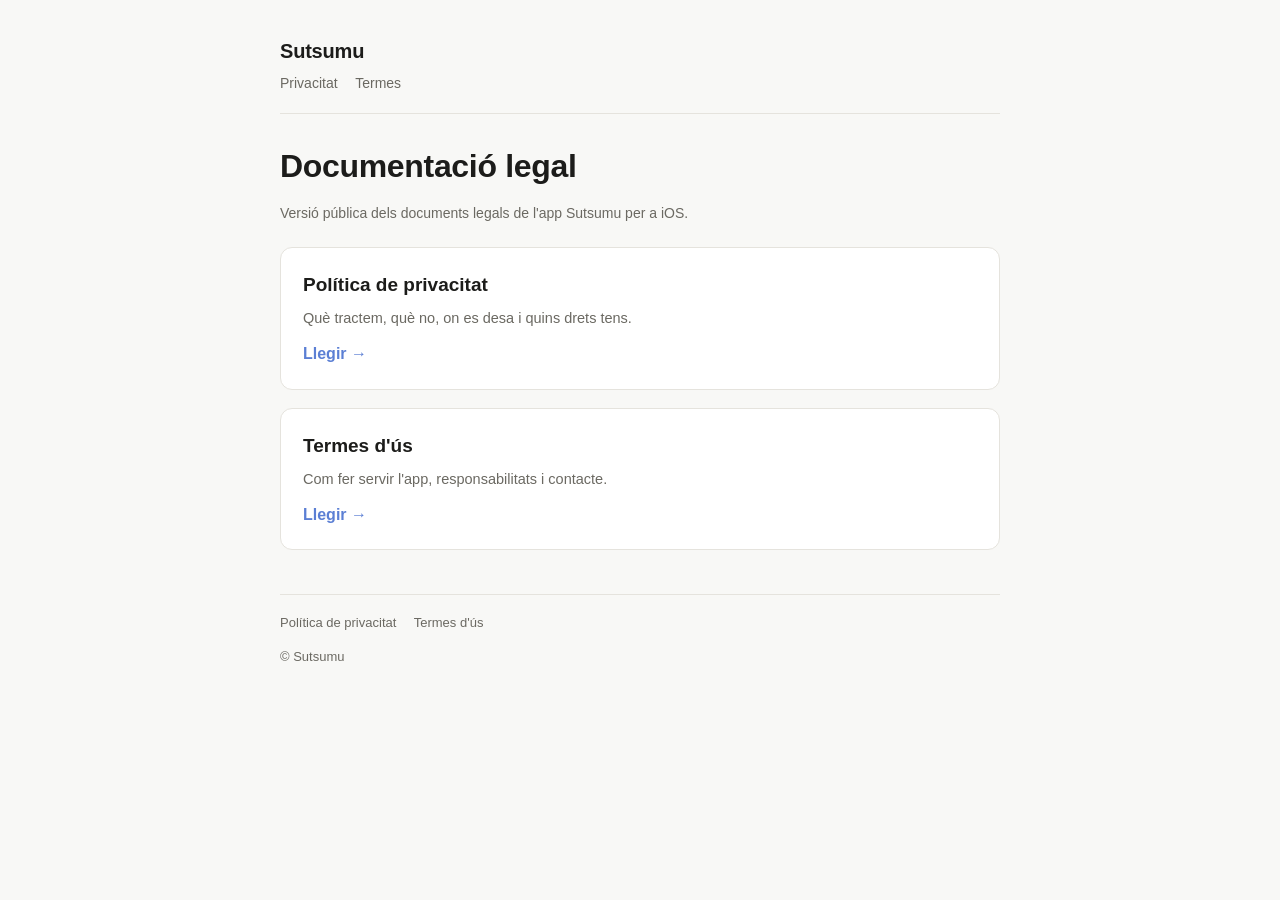
==== index.html @ 5fbfde20 "Lloc legal públic de Sutsumu (privacitat, termes, AASA) Pàgines estàtiques servides a sutsumu.com vi" ====
<!DOCTYPE html>
<html lang="ca">
<head>
  <meta charset="utf-8">
  <meta name="viewport" content="width=device-width, initial-scale=1">
  <title>Sutsumu — Documentació legal</title>
  <meta name="description" content="Documentació legal de Sutsumu: política de privacitat i termes d'ús.">
  <meta name="robots" content="index, follow">
  <link rel="stylesheet" href="./styles.css">
</head>
<body>
  <div class="container">
    <header>
      <a href="./" class="brand">Sutsumu</a>
      <nav>
        <a href="./privacy/">Privacitat</a>
        <a href="./terms/">Termes</a>
      </nav>
    </header>
    <main>
      <h1>Documentació legal</h1>
      <p class="subtitle">Versió pública dels documents legals de l'app Sutsumu per a iOS.</p>

      <div class="landing-card">
        <h2>Política de privacitat</h2>
        <p>Què tractem, què no, on es desa i quins drets tens.</p>
        <a class="cta" href="./privacy/">Llegir →</a>
      </div>

      <div class="landing-card">
        <h2>Termes d'ús</h2>
        <p>Com fer servir l'app, responsabilitats i contacte.</p>
        <a class="cta" href="./terms/">Llegir →</a>
      </div>
    </main>
    <footer>
      <nav>
        <a href="./privacy/">Política de privacitat</a>
        <a href="./terms/">Termes d'ús</a>
      </nav>
      <p>© Sutsumu</p>
    </footer>
  </div>
</body>
</html>
---- styles.css ----
/* Sutsumu — pàgines legals
 *
 * CSS minimal, sense dependències externes ni fonts remotes.
 * Mobile-first amb un breakpoint únic per a pantalla mitjana.
 * Coherent visualment amb el to sobri de l'app.
 */

:root {
  color-scheme: light dark;

  /* Light theme */
  --bg: #f8f8f6;
  --surface: #ffffff;
  --border: #e5e3dd;
  --ink: #1c1c1a;
  --muted: #6b6962;
  --accent: #5b7fd4;
  --code-bg: #f0eee8;
  --warn-bg: #fff7e0;
  --warn-border: #e6c570;
  --warn-ink: #6b5410;
}

@media (prefers-color-scheme: dark) {
  :root {
    --bg: #1a1a18;
    --surface: #222220;
    --border: #2e2e2b;
    --ink: #ececea;
    --muted: #9a9893;
    --accent: #8caaf4;
    --code-bg: #2a2a27;
    --warn-bg: #2f2716;
    --warn-border: #6b5410;
    --warn-ink: #f0d68a;
  }
}

* { box-sizing: border-box; }

html, body {
  margin: 0;
  padding: 0;
  background: var(--bg);
  color: var(--ink);
  font-family: -apple-system, BlinkMacSystemFont, "SF Pro Text", "Helvetica Neue", Arial, sans-serif;
  font-size: 16px;
  line-height: 1.55;
  -webkit-text-size-adjust: 100%;
}

body {
  padding: 24px 18px 48px;
}

.container {
  max-width: 720px;
  margin: 0 auto;
}

header {
  border-bottom: 1px solid var(--border);
  padding-bottom: 18px;
  margin-bottom: 28px;
}

header a.brand {
  display: inline-block;
  font-weight: 700;
  font-size: 20px;
  color: var(--ink);
  text-decoration: none;
  letter-spacing: -0.01em;
}

header nav {
  margin-top: 6px;
  font-size: 14px;
  color: var(--muted);
}

header nav a {
  color: var(--muted);
  text-decoration: none;
  margin-right: 14px;
}

header nav a:hover { color: var(--accent); }

main h1 {
  font-size: 28px;
  font-weight: 700;
  letter-spacing: -0.01em;
  margin: 0 0 12px;
}

main h2 {
  font-size: 19px;
  font-weight: 600;
  margin: 32px 0 10px;
}

main h3 {
  font-size: 16px;
  font-weight: 600;
  margin: 22px 0 8px;
}

main p { margin: 0 0 14px; }

main a {
  color: var(--accent);
  text-decoration: underline;
  text-underline-offset: 2px;
}

main ul, main ol {
  padding-left: 22px;
  margin: 0 0 14px;
}

main li { margin-bottom: 4px; }

main code {
  background: var(--code-bg);
  color: var(--ink);
  padding: 1px 5px;
  border-radius: 4px;
  font-family: "SF Mono", Menlo, Consolas, monospace;
  font-size: 13.5px;
}

main table {
  width: 100%;
  border-collapse: collapse;
  margin: 0 0 18px;
  font-size: 14.5px;
}

main th, main td {
  border: 1px solid var(--border);
  padding: 8px 10px;
  text-align: left;
  vertical-align: top;
}

main th {
  background: var(--code-bg);
  font-weight: 600;
}

.subtitle {
  color: var(--muted);
  font-size: 14px;
  margin: 0 0 22px;
}

.pending {
  background: var(--warn-bg);
  border-left: 3px solid var(--warn-border);
  color: var(--warn-ink);
  padding: 10px 14px;
  border-radius: 4px;
  font-size: 14px;
  margin: 18px 0;
}

blockquote {
  border-left: 3px solid var(--border);
  margin: 18px 0;
  padding: 6px 14px;
  color: var(--muted);
  font-size: 14.5px;
}

footer {
  border-top: 1px solid var(--border);
  margin-top: 44px;
  padding-top: 18px;
  font-size: 13px;
  color: var(--muted);
}

footer a {
  color: var(--muted);
  text-decoration: none;
  margin-right: 14px;
}

footer a:hover { color: var(--accent); }

/* Landing-specific */
.landing-card {
  background: var(--surface);
  border: 1px solid var(--border);
  border-radius: 12px;
  padding: 22px;
  margin: 18px 0;
}

.landing-card h2 {
  margin: 0 0 8px;
}

.landing-card p {
  color: var(--muted);
  font-size: 14.5px;
  margin: 0 0 12px;
}

.landing-card a.cta {
  display: inline-block;
  color: var(--accent);
  font-weight: 600;
  text-decoration: none;
}

.landing-card a.cta:hover { text-decoration: underline; }

@media (min-width: 720px) {
  body { padding: 36px 24px 60px; }
  main h1 { font-size: 32px; }
}
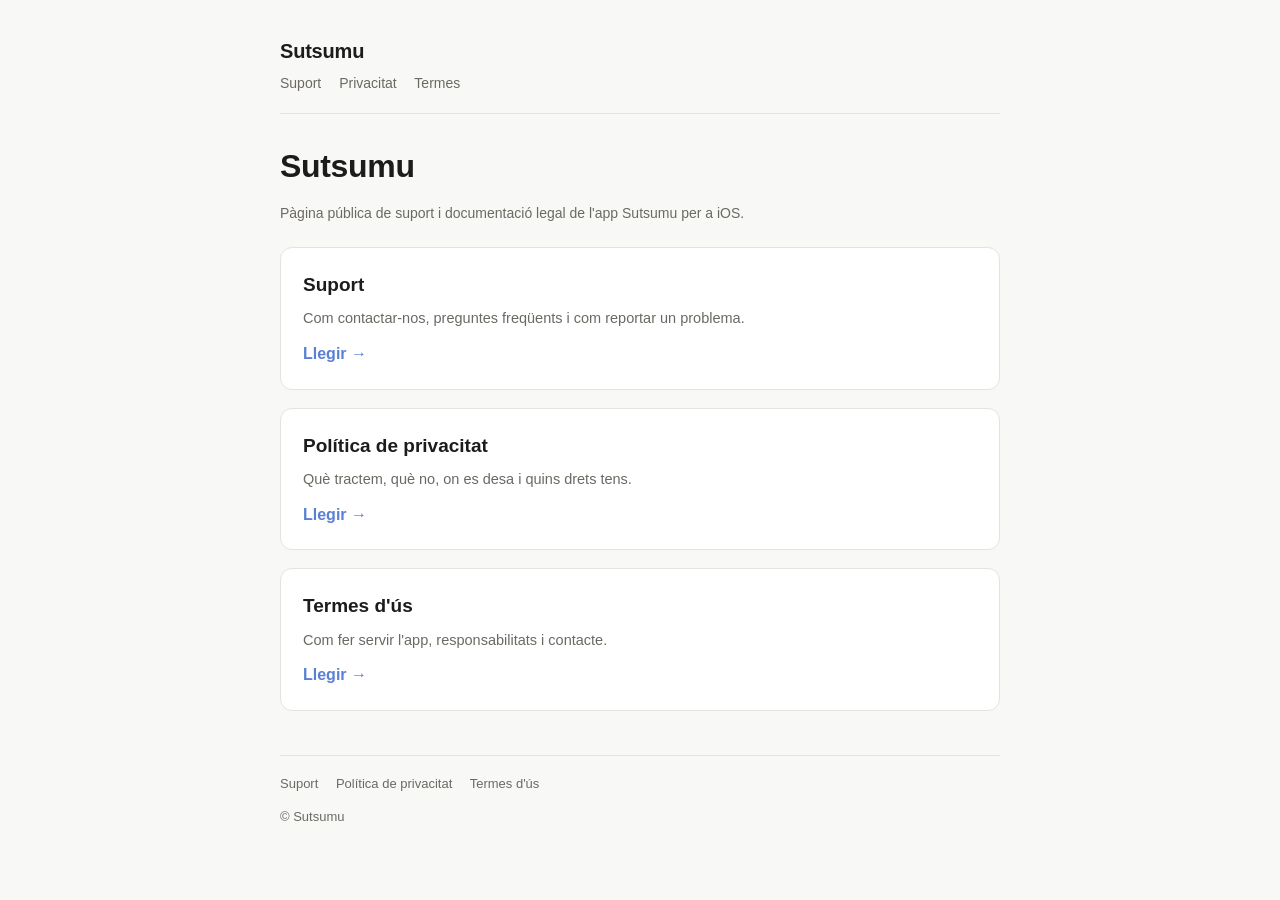
==== commit e948b313: "Afegir pàgina pública de suport per a l'App Store Apple ha demanat, com a part de la revisió de la v" ====
--- a/index.html
+++ b/index.html
@@ -13,13 +13,20 @@
     <header>
       <a href="./" class="brand">Sutsumu</a>
       <nav>
+        <a href="./support/">Suport</a>
         <a href="./privacy/">Privacitat</a>
         <a href="./terms/">Termes</a>
       </nav>
     </header>
     <main>
-      <h1>Documentació legal</h1>
-      <p class="subtitle">Versió pública dels documents legals de l'app Sutsumu per a iOS.</p>
+      <h1>Sutsumu</h1>
+      <p class="subtitle">Pàgina pública de suport i documentació legal de l'app Sutsumu per a iOS.</p>
+
+      <div class="landing-card">
+        <h2>Suport</h2>
+        <p>Com contactar-nos, preguntes freqüents i com reportar un problema.</p>
+        <a class="cta" href="./support/">Llegir →</a>
+      </div>
 
       <div class="landing-card">
         <h2>Política de privacitat</h2>
@@ -35,6 +42,7 @@
     </main>
     <footer>
       <nav>
+        <a href="./support/">Suport</a>
         <a href="./privacy/">Política de privacitat</a>
         <a href="./terms/">Termes d'ús</a>
       </nav>
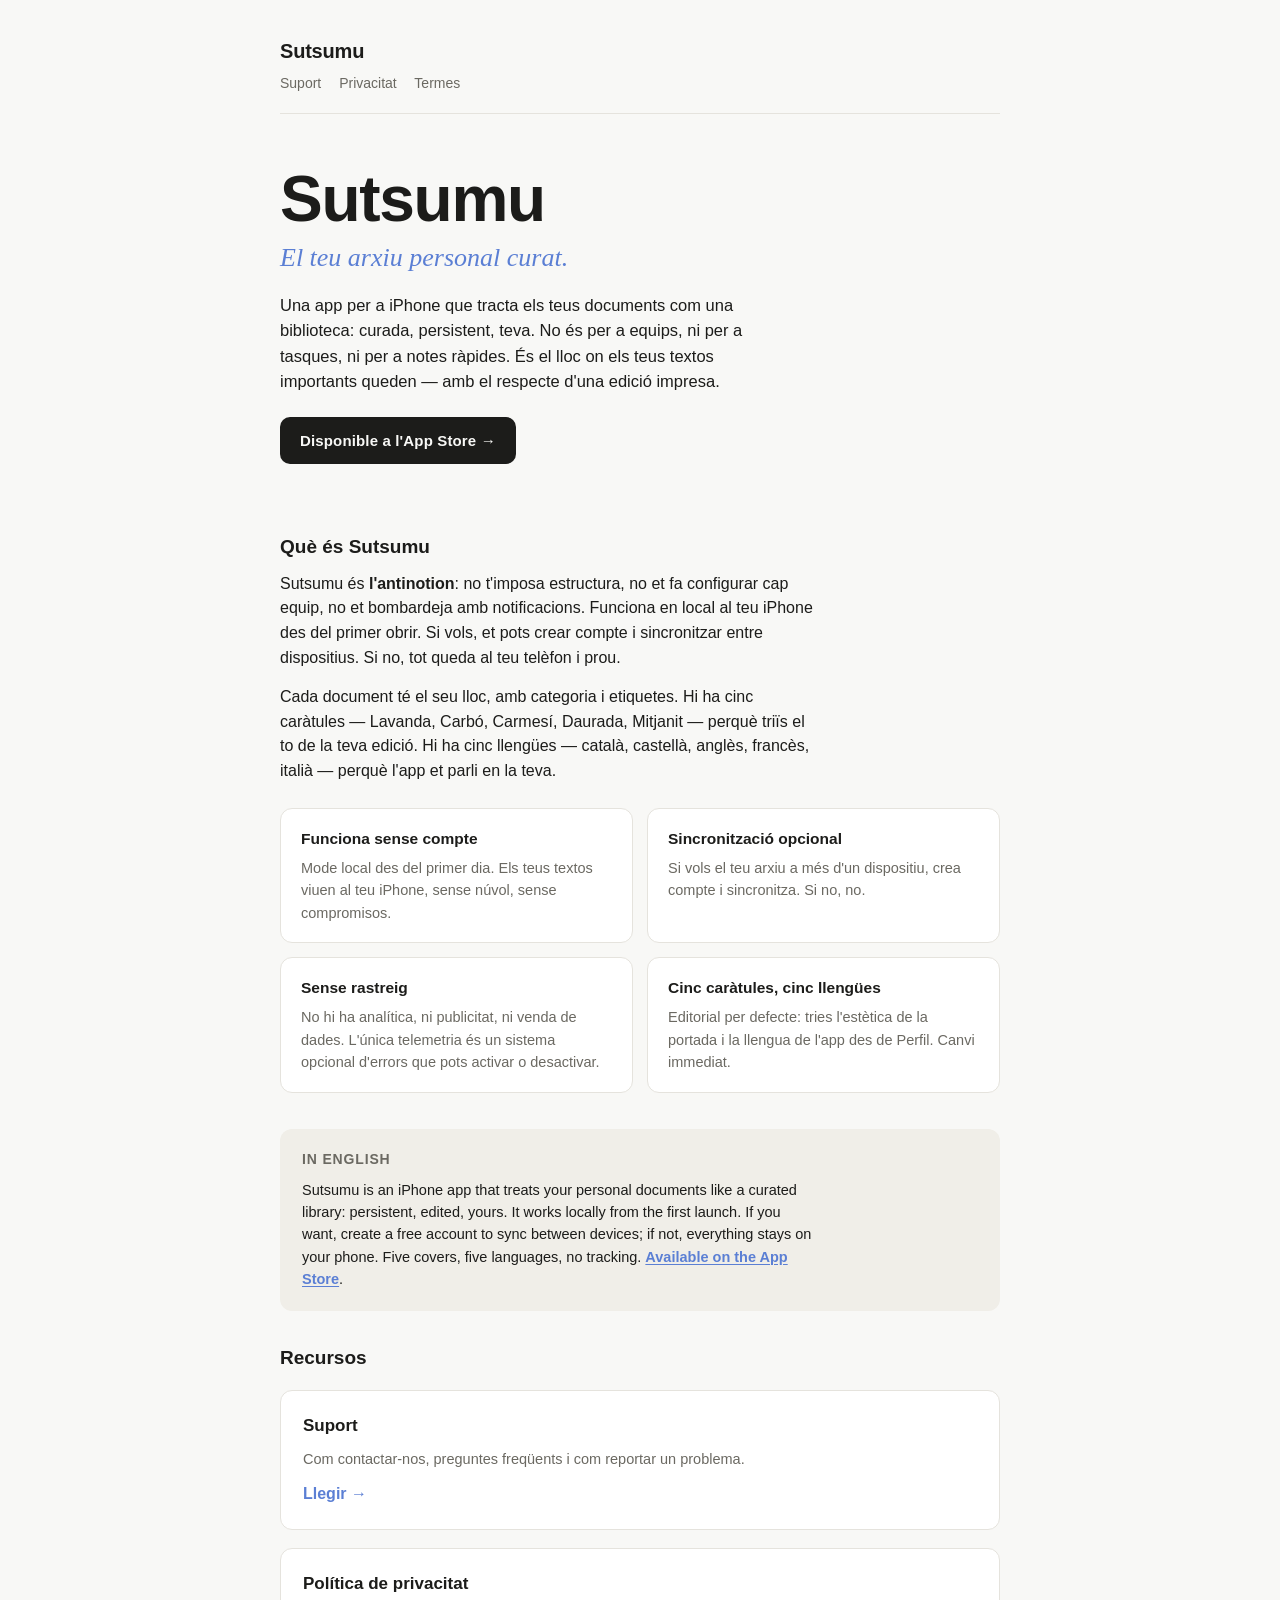
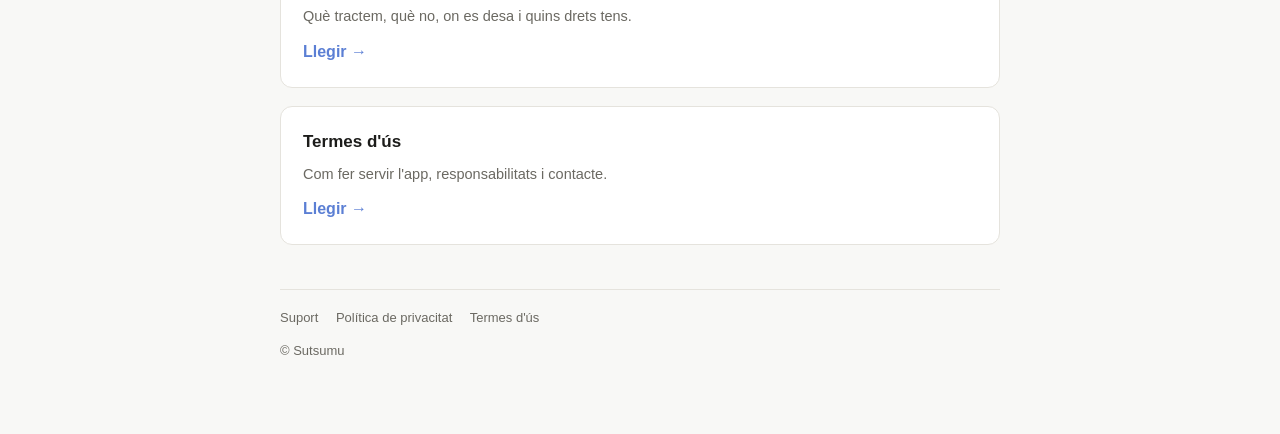
==== commit 84c7df97: "Substituir landing legal per pàgina de producte real La home de sutsumu.com mostrava 'Documentació l" ====
--- a/index.html
+++ b/index.html
@@ -3,9 +3,13 @@
 <head>
   <meta charset="utf-8">
   <meta name="viewport" content="width=device-width, initial-scale=1">
-  <title>Sutsumu — Documentació legal</title>
-  <meta name="description" content="Documentació legal de Sutsumu: política de privacitat i termes d'ús.">
+  <title>Sutsumu — El teu arxiu personal curat</title>
+  <meta name="description" content="Sutsumu és una app per a iPhone que funciona com un arxiu personal: cura i conserva els teus documents amb la pulcritud d'una biblioteca pròpia.">
   <meta name="robots" content="index, follow">
+  <meta property="og:title" content="Sutsumu — El teu arxiu personal curat">
+  <meta property="og:description" content="Una app per a iPhone que tracta els teus documents com una biblioteca: curada, persistent, teva.">
+  <meta property="og:url" content="https://sutsumu.com/">
+  <meta property="og:type" content="website">
   <link rel="stylesheet" href="./styles.css">
 </head>
 <body>
@@ -19,26 +23,86 @@
       </nav>
     </header>
     <main>
-      <h1>Sutsumu</h1>
-      <p class="subtitle">Pàgina pública de suport i documentació legal de l'app Sutsumu per a iOS.</p>
+      <section class="hero">
+        <h1>Sutsumu</h1>
+        <p class="lead">El teu arxiu personal curat.</p>
+        <p class="hero-pitch">
+          Una app per a iPhone que tracta els teus documents com una biblioteca:
+          curada, persistent, teva. No és per a equips, ni per a tasques, ni per a notes
+          ràpides. És el lloc on els teus textos importants queden — amb el respecte
+          d'una edició impresa.
+        </p>
+        <p class="hero-cta">
+          <a class="appstore-btn" href="https://apps.apple.com/app/sutsumu/id6776719183" rel="noopener">
+            Disponible a l'App Store →
+          </a>
+        </p>
+      </section>
 
-      <div class="landing-card">
-        <h2>Suport</h2>
-        <p>Com contactar-nos, preguntes freqüents i com reportar un problema.</p>
-        <a class="cta" href="./support/">Llegir →</a>
-      </div>
+      <section class="pitch">
+        <h2>Què és Sutsumu</h2>
+        <p>
+          Sutsumu és <strong>l'antinotion</strong>: no t'imposa estructura, no et fa
+          configurar cap equip, no et bombardeja amb notificacions. Funciona en local
+          al teu iPhone des del primer obrir. Si vols, et pots crear compte i
+          sincronitzar entre dispositius. Si no, tot queda al teu telèfon i prou.
+        </p>
+        <p>
+          Cada document té el seu lloc, amb categoria i etiquetes. Hi ha cinc
+          caràtules — Lavanda, Carbó, Carmesí, Daurada, Mitjanit — perquè triïs el to
+          de la teva edició. Hi ha cinc llengües — català, castellà, anglès, francès,
+          italià — perquè l'app et parli en la teva.
+        </p>
+      </section>
 
-      <div class="landing-card">
-        <h2>Política de privacitat</h2>
-        <p>Què tractem, què no, on es desa i quins drets tens.</p>
-        <a class="cta" href="./privacy/">Llegir →</a>
-      </div>
+      <section class="highlights">
+        <div class="highlight-card">
+          <h3>Funciona sense compte</h3>
+          <p>Mode local des del primer dia. Els teus textos viuen al teu iPhone, sense núvol, sense compromisos.</p>
+        </div>
+        <div class="highlight-card">
+          <h3>Sincronització opcional</h3>
+          <p>Si vols el teu arxiu a més d'un dispositiu, crea compte i sincronitza. Si no, no.</p>
+        </div>
+        <div class="highlight-card">
+          <h3>Sense rastreig</h3>
+          <p>No hi ha analítica, ni publicitat, ni venda de dades. L'única telemetria és un sistema opcional d'errors que pots activar o desactivar.</p>
+        </div>
+        <div class="highlight-card">
+          <h3>Cinc caràtules, cinc llengües</h3>
+          <p>Editorial per defecte: tries l'estètica de la portada i la llengua de l'app des de Perfil. Canvi immediat.</p>
+        </div>
+      </section>
 
-      <div class="landing-card">
-        <h2>Termes d'ús</h2>
-        <p>Com fer servir l'app, responsabilitats i contacte.</p>
-        <a class="cta" href="./terms/">Llegir →</a>
-      </div>
+      <section class="english">
+        <h2>In English</h2>
+        <p>
+          Sutsumu is an iPhone app that treats your personal documents like a curated
+          library: persistent, edited, yours. It works locally from the first launch.
+          If you want, create a free account to sync between devices; if not, everything
+          stays on your phone. Five covers, five languages, no tracking.
+          <a href="https://apps.apple.com/app/sutsumu/id6776719183" rel="noopener">Available on the App Store</a>.
+        </p>
+      </section>
+
+      <section class="resources">
+        <h2>Recursos</h2>
+        <div class="landing-card">
+          <h3>Suport</h3>
+          <p>Com contactar-nos, preguntes freqüents i com reportar un problema.</p>
+          <a class="cta" href="./support/">Llegir →</a>
+        </div>
+        <div class="landing-card">
+          <h3>Política de privacitat</h3>
+          <p>Què tractem, què no, on es desa i quins drets tens.</p>
+          <a class="cta" href="./privacy/">Llegir →</a>
+        </div>
+        <div class="landing-card">
+          <h3>Termes d'ús</h3>
+          <p>Com fer servir l'app, responsabilitats i contacte.</p>
+          <a class="cta" href="./terms/">Llegir →</a>
+        </div>
+      </section>
     </main>
     <footer>
       <nav>
--- a/styles.css
+++ b/styles.css
@@ -198,8 +198,10 @@
   margin: 18px 0;
 }
 
-.landing-card h2 {
+.landing-card h2,
+.landing-card h3 {
   margin: 0 0 8px;
+  font-size: 17px;
 }
 
 .landing-card p {
@@ -217,7 +219,123 @@
 
 .landing-card a.cta:hover { text-decoration: underline; }
 
+/* Hero — first impression */
+.hero {
+  padding: 24px 0 36px;
+  text-align: left;
+}
+
+.hero h1 {
+  font-size: 48px;
+  line-height: 1.05;
+  letter-spacing: -0.02em;
+  margin: 0 0 8px;
+}
+
+.hero .lead {
+  font-family: "New York", "Iowan Old Style", Georgia, "Times New Roman", serif;
+  font-style: italic;
+  font-size: 22px;
+  color: var(--accent);
+  margin: 0 0 18px;
+  line-height: 1.3;
+}
+
+.hero-pitch {
+  font-size: 16.5px;
+  color: var(--ink);
+  margin: 0 0 22px;
+  max-width: 56ch;
+}
+
+.hero-cta {
+  margin: 0;
+}
+
+.appstore-btn {
+  display: inline-block;
+  background: var(--ink);
+  color: var(--bg) !important;
+  text-decoration: none !important;
+  padding: 12px 20px;
+  border-radius: 10px;
+  font-weight: 600;
+  font-size: 15px;
+  letter-spacing: 0.01em;
+  transition: opacity 0.15s ease;
+}
+
+.appstore-btn:hover { opacity: 0.85; }
+
+/* What is Sutsumu */
+.pitch p {
+  font-size: 16px;
+  max-width: 60ch;
+}
+
+/* Highlights grid */
+.highlights {
+  display: grid;
+  grid-template-columns: 1fr;
+  gap: 14px;
+  margin: 24px 0 8px;
+}
+
+.highlight-card {
+  background: var(--surface);
+  border: 1px solid var(--border);
+  border-radius: 12px;
+  padding: 18px 20px;
+}
+
+.highlight-card h3 {
+  font-size: 15.5px;
+  margin: 0 0 6px;
+  color: var(--ink);
+}
+
+.highlight-card p {
+  margin: 0;
+  font-size: 14.5px;
+  color: var(--muted);
+}
+
+/* English block */
+.english {
+  margin-top: 36px;
+  padding: 20px 22px;
+  background: var(--code-bg);
+  border-radius: 12px;
+}
+
+.english h2 {
+  font-size: 14px;
+  font-weight: 600;
+  margin: 0 0 8px;
+  color: var(--muted);
+  text-transform: uppercase;
+  letter-spacing: 0.06em;
+}
+
+.english p {
+  margin: 0;
+  font-size: 14.5px;
+  color: var(--ink);
+  max-width: 64ch;
+}
+
+.english a {
+  color: var(--accent);
+  font-weight: 600;
+}
+
+/* Resources */
+.resources { margin-top: 24px; }
+
 @media (min-width: 720px) {
   body { padding: 36px 24px 60px; }
   main h1 { font-size: 32px; }
-}
+  .hero h1 { font-size: 64px; }
+  .hero .lead { font-size: 26px; }
+  .highlights { grid-template-columns: 1fr 1fr; }
+}
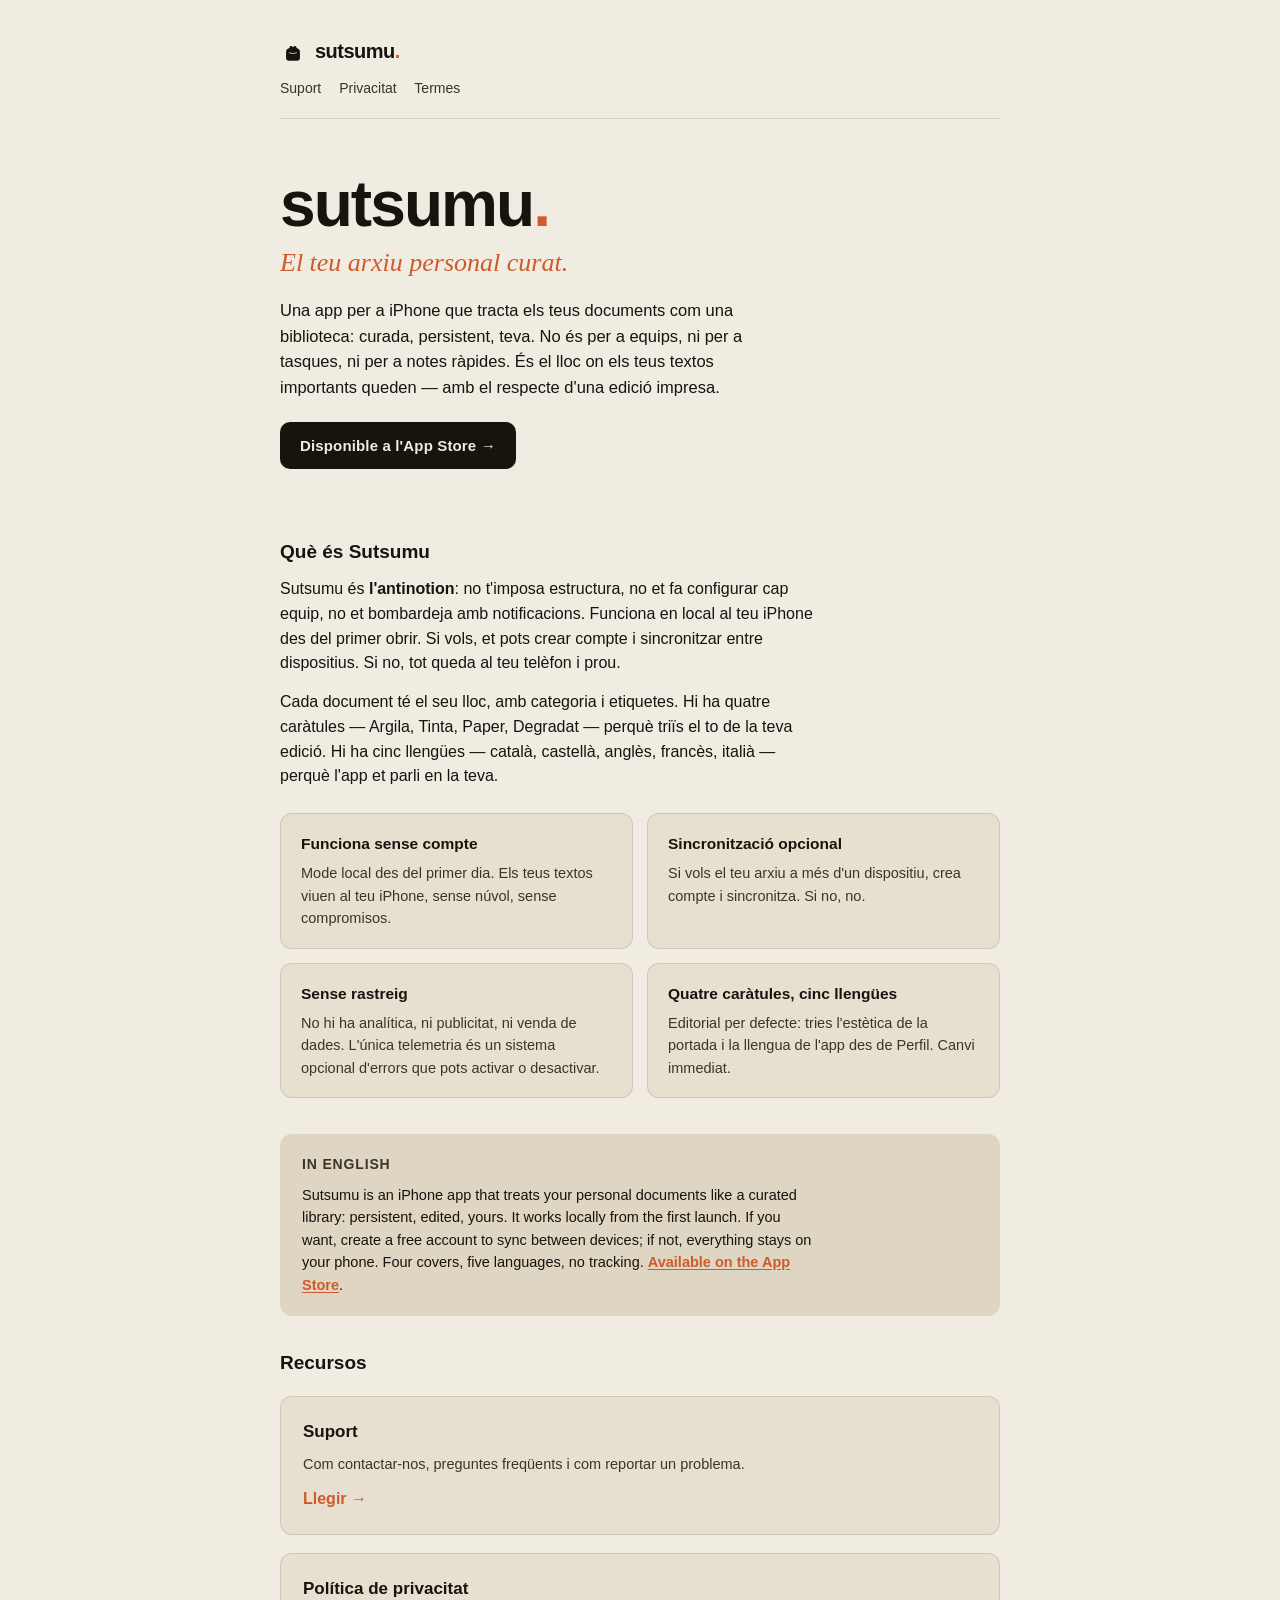
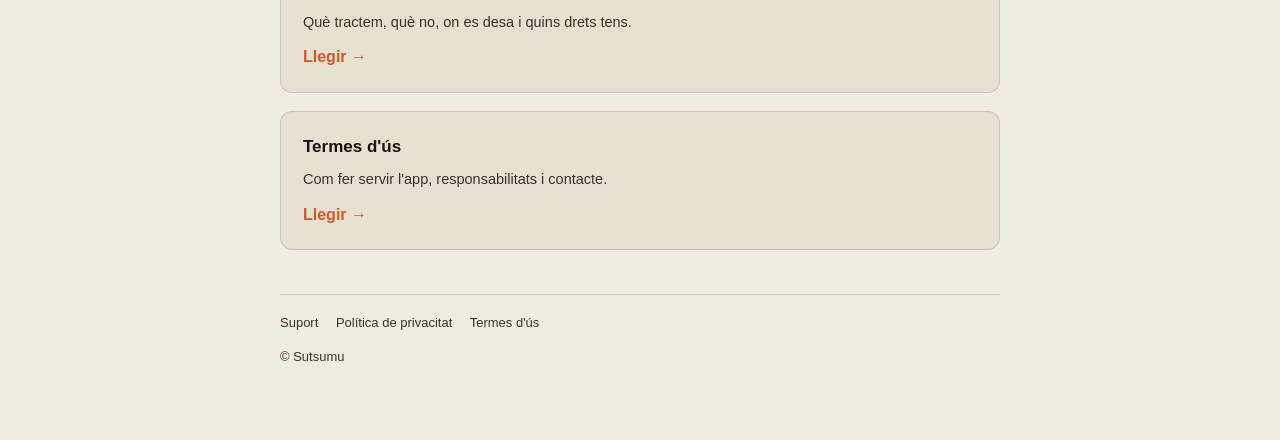
==== commit 49e9c2e8: "brand: aplicar marca v2 (Furoshiki / Argila) a la landing i pàgines legals Substitueix la paleta bla" ====
--- a/index.html
+++ b/index.html
@@ -6,6 +6,7 @@
   <title>Sutsumu — El teu arxiu personal curat</title>
   <meta name="description" content="Sutsumu és una app per a iPhone que funciona com un arxiu personal: cura i conserva els teus documents amb la pulcritud d'una biblioteca pròpia.">
   <meta name="robots" content="index, follow">
+  <meta name="theme-color" content="#cf5a2c">
   <meta property="og:title" content="Sutsumu — El teu arxiu personal curat">
   <meta property="og:description" content="Una app per a iPhone que tracta els teus documents com una biblioteca: curada, persistent, teva.">
   <meta property="og:url" content="https://sutsumu.com/">
@@ -15,7 +16,14 @@
 <body>
   <div class="container">
     <header>
-      <a href="./" class="brand">Sutsumu</a>
+      <a href="./" class="brand" aria-label="Sutsumu — inici">
+        <svg class="brand-mark" viewBox="0 0 120 120" xmlns="http://www.w3.org/2000/svg" aria-hidden="true" focusable="false">
+          <path d="M28 58 Q28 46 40 43 L60 38 L80 43 Q92 46 92 58 L92 86 Q92 100 78 100 L42 100 Q28 100 28 86 Z" fill="currentColor"/>
+          <path d="M60 38 C54 30 46 30 44 38 C42 46 52 48 60 44 C68 48 78 46 76 38 C74 30 66 30 60 38 Z" fill="currentColor"/>
+          <path d="M44 64 Q60 72 76 64" stroke="var(--bg)" stroke-width="3.4" stroke-linecap="round" fill="none"/>
+        </svg>
+        <span class="brand-text">sutsumu<span class="brand-dot">.</span></span>
+      </a>
       <nav>
         <a href="./support/">Suport</a>
         <a href="./privacy/">Privacitat</a>
@@ -24,7 +32,7 @@
     </header>
     <main>
       <section class="hero">
-        <h1>Sutsumu</h1>
+        <h1>sutsumu<span class="hero-dot">.</span></h1>
         <p class="lead">El teu arxiu personal curat.</p>
         <p class="hero-pitch">
           Una app per a iPhone que tracta els teus documents com una biblioteca:
@@ -48,9 +56,9 @@
           sincronitzar entre dispositius. Si no, tot queda al teu telèfon i prou.
         </p>
         <p>
-          Cada document té el seu lloc, amb categoria i etiquetes. Hi ha cinc
-          caràtules — Lavanda, Carbó, Carmesí, Daurada, Mitjanit — perquè triïs el to
-          de la teva edició. Hi ha cinc llengües — català, castellà, anglès, francès,
+          Cada document té el seu lloc, amb categoria i etiquetes. Hi ha quatre
+          caràtules — Argila, Tinta, Paper, Degradat — perquè triïs el to de la
+          teva edició. Hi ha cinc llengües — català, castellà, anglès, francès,
           italià — perquè l'app et parli en la teva.
         </p>
       </section>
@@ -69,7 +77,7 @@
           <p>No hi ha analítica, ni publicitat, ni venda de dades. L'única telemetria és un sistema opcional d'errors que pots activar o desactivar.</p>
         </div>
         <div class="highlight-card">
-          <h3>Cinc caràtules, cinc llengües</h3>
+          <h3>Quatre caràtules, cinc llengües</h3>
           <p>Editorial per defecte: tries l'estètica de la portada i la llengua de l'app des de Perfil. Canvi immediat.</p>
         </div>
       </section>
@@ -80,7 +88,7 @@
           Sutsumu is an iPhone app that treats your personal documents like a curated
           library: persistent, edited, yours. It works locally from the first launch.
           If you want, create a free account to sync between devices; if not, everything
-          stays on your phone. Five covers, five languages, no tracking.
+          stays on your phone. Four covers, five languages, no tracking.
           <a href="https://apps.apple.com/app/sutsumu/id6776719183" rel="noopener">Available on the App Store</a>.
         </p>
       </section>
--- a/styles.css
+++ b/styles.css
@@ -1,21 +1,25 @@
-/* Sutsumu — pàgines legals
+/* Sutsumu — landing pública i pàgines legals
  *
  * CSS minimal, sense dependències externes ni fonts remotes.
  * Mobile-first amb un breakpoint únic per a pantalla mitjana.
- * Coherent visualment amb el to sobri de l'app.
+ * Coherent visualment amb la marca v2 (Furoshiki / Argila): paleta
+ * argila + tinta + paper + lli + sàlvia (vegeu Resources/brand/ al
+ * repo principal).
  */
 
 :root {
   color-scheme: light dark;
 
-  /* Light theme */
-  --bg: #f8f8f6;
-  --surface: #ffffff;
-  --border: #e5e3dd;
-  --ink: #1c1c1a;
-  --muted: #6b6962;
-  --accent: #5b7fd4;
-  --code-bg: #f0eee8;
+  /* Light theme — marca v2 */
+  --bg: #f1ece2;          /* Lli */
+  --surface: #e7e0d1;     /* Paper */
+  --border: rgba(23,19,13,0.12);
+  --ink: #17130d;         /* Tinta */
+  --muted: #3a342b;       /* Tinta atenuada */
+  --accent: #cf5a2c;      /* Argila */
+  --accent-deep: #b14620; /* Argila profunda */
+  --sage: #6f7657;        /* Sàlvia (reserva) */
+  --code-bg: #ded5c2;     /* Paper-3 */
   --warn-bg: #fff7e0;
   --warn-border: #e6c570;
   --warn-ink: #6b5410;
@@ -23,13 +27,15 @@
 
 @media (prefers-color-scheme: dark) {
   :root {
-    --bg: #1a1a18;
-    --surface: #222220;
-    --border: #2e2e2b;
-    --ink: #ececea;
-    --muted: #9a9893;
-    --accent: #8caaf4;
-    --code-bg: #2a2a27;
+    --bg: #17130d;          /* Tinta */
+    --surface: #1f1a13;
+    --border: rgba(241,236,226,0.14);
+    --ink: #f1ece2;         /* Lli */
+    --muted: #c8c0ad;
+    --accent: #e07a4d;      /* Argila il·luminada */
+    --accent-deep: #cf5a2c;
+    --sage: #98a07a;
+    --code-bg: #261f17;
     --warn-bg: #2f2716;
     --warn-border: #6b5410;
     --warn-ink: #f0d68a;
@@ -65,12 +71,29 @@
 }
 
 header a.brand {
-  display: inline-block;
+  display: inline-flex;
+  align-items: center;
+  gap: 9px;
   font-weight: 700;
   font-size: 20px;
   color: var(--ink);
   text-decoration: none;
-  letter-spacing: -0.01em;
+  letter-spacing: -0.025em;
+}
+
+header a.brand .brand-mark {
+  width: 26px;
+  height: 26px;
+  flex-shrink: 0;
+  color: var(--ink);
+}
+
+header a.brand .brand-text {
+  font-weight: 600;
+}
+
+header a.brand .brand-dot {
+  color: var(--accent);
 }
 
 header nav {
@@ -228,8 +251,13 @@
 .hero h1 {
   font-size: 48px;
   line-height: 1.05;
-  letter-spacing: -0.02em;
+  letter-spacing: -0.03em;
   margin: 0 0 8px;
+  font-weight: 700;
+}
+
+.hero h1 .hero-dot {
+  color: var(--accent);
 }
 
 .hero .lead {
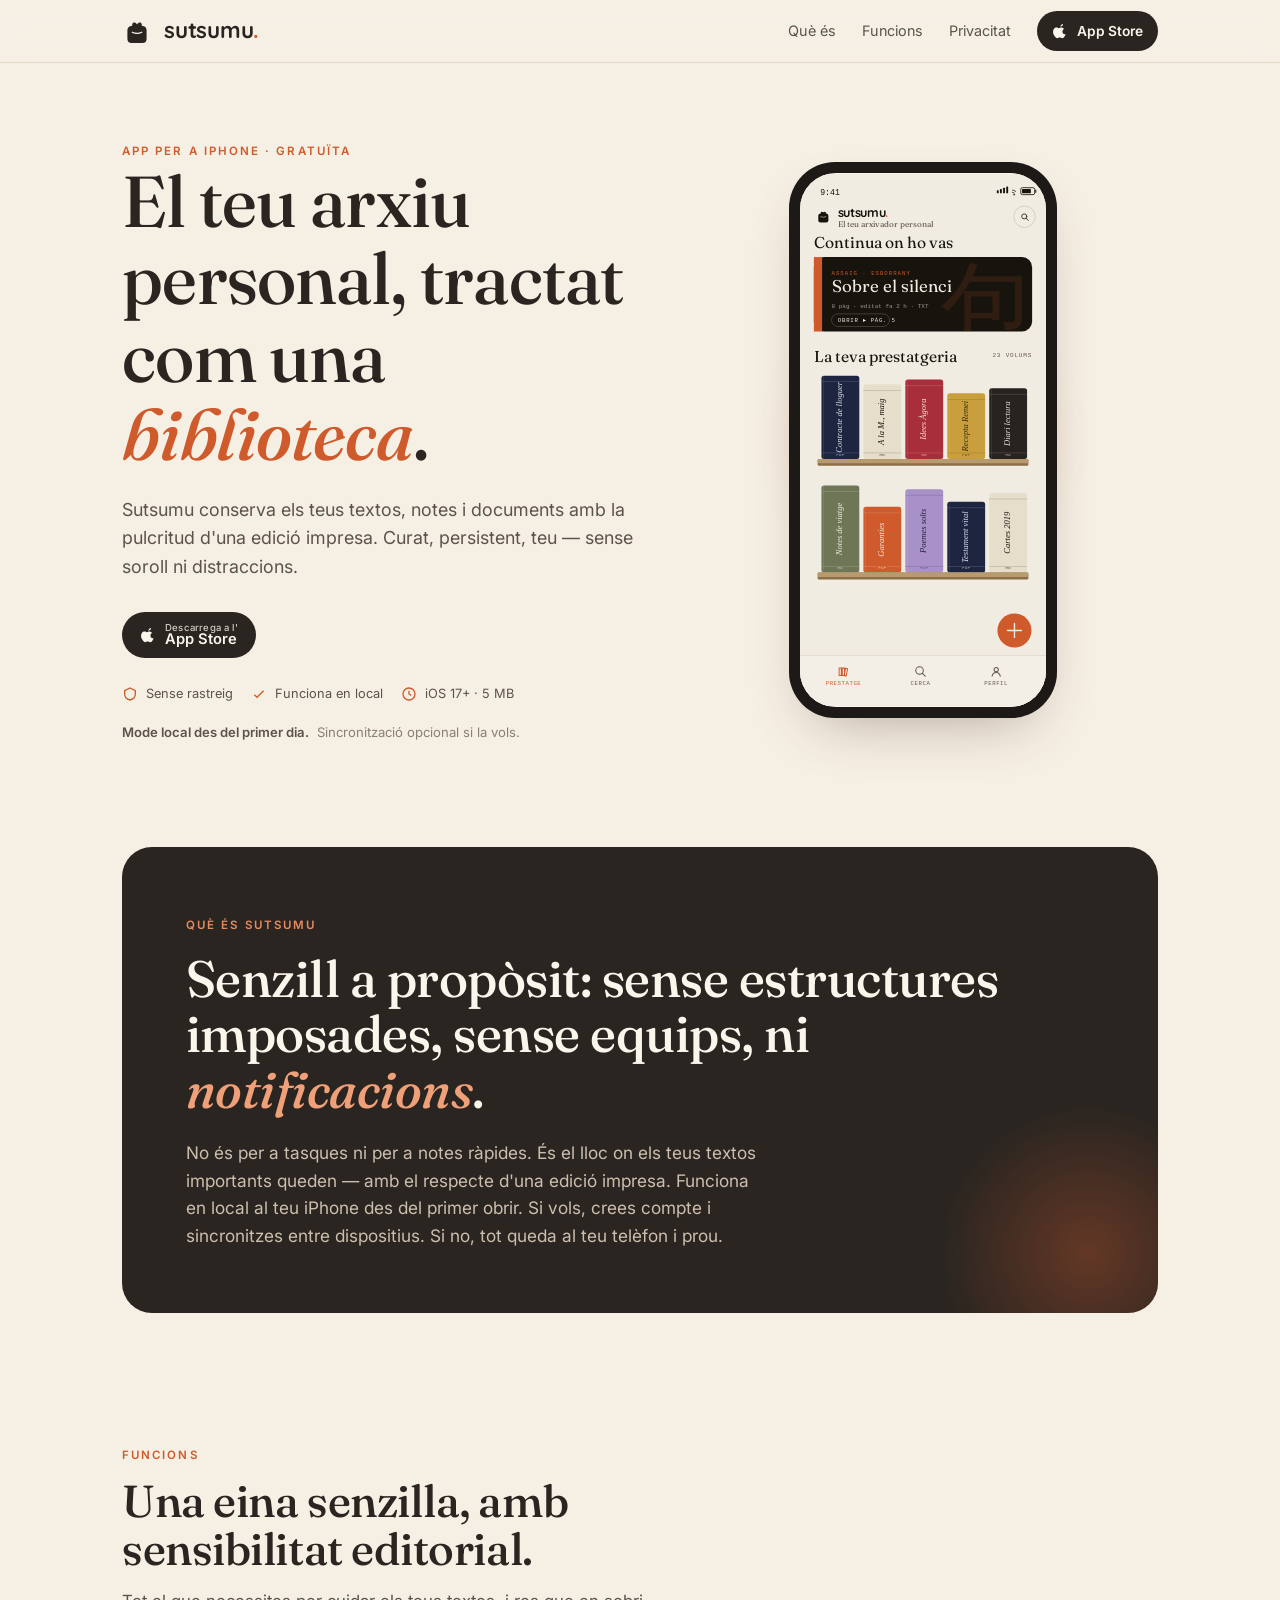
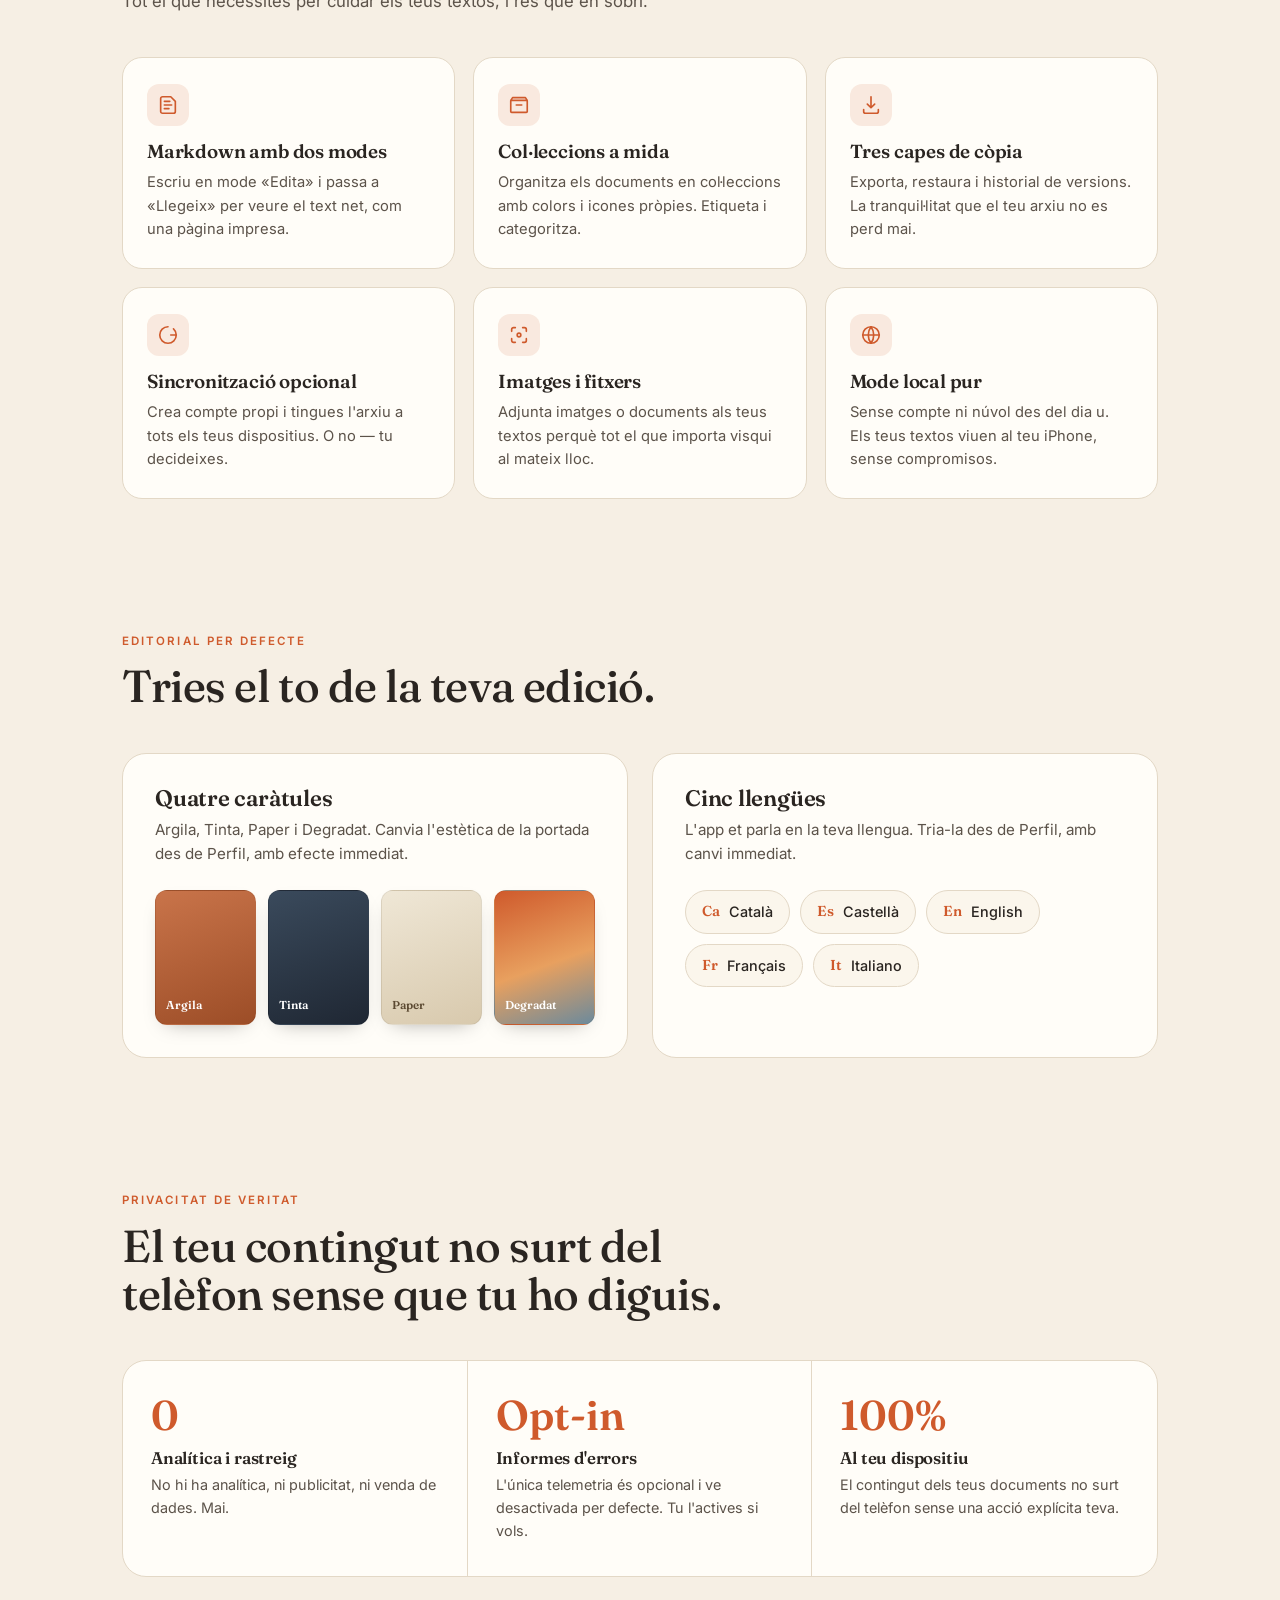
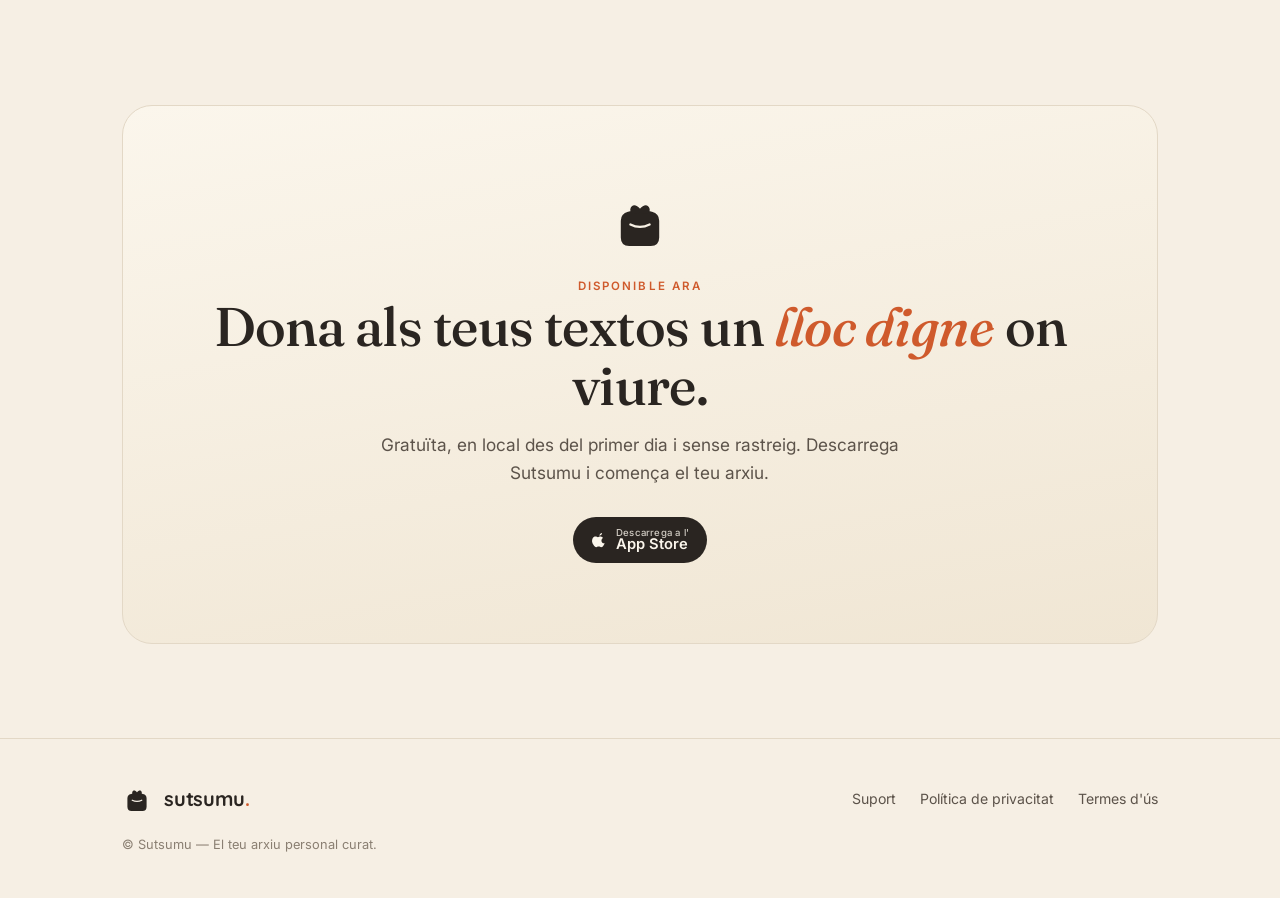
==== commit d905d2c5: "Substituir landing de Sutsumu" ====
--- a/index.html
+++ b/index.html
@@ -1,125 +1,584 @@
 <!DOCTYPE html>
 <html lang="ca">
 <head>
-  <meta charset="utf-8">
-  <meta name="viewport" content="width=device-width, initial-scale=1">
-  <title>Sutsumu — El teu arxiu personal curat</title>
-  <meta name="description" content="Sutsumu és una app per a iPhone que funciona com un arxiu personal: cura i conserva els teus documents amb la pulcritud d'una biblioteca pròpia.">
-  <meta name="robots" content="index, follow">
-  <meta name="theme-color" content="#cf5a2c">
-  <meta property="og:title" content="Sutsumu — El teu arxiu personal curat">
-  <meta property="og:description" content="Una app per a iPhone que tracta els teus documents com una biblioteca: curada, persistent, teva.">
-  <meta property="og:url" content="https://sutsumu.com/">
-  <meta property="og:type" content="website">
-  <link rel="stylesheet" href="./styles.css">
+<meta charset="UTF-8" />
+<meta name="viewport" content="width=device-width, initial-scale=1" />
+<meta name="theme-color" content="#cf5a2c" />
+<title>Sutsumu — El teu arxiu personal curat</title>
+<meta name="description" content="Sutsumu és una app per a iPhone que tracta els teus documents com una biblioteca: curada, persistent, teva. Local des del primer dia, sense rastreig. Disponible a l'App Store." />
+<meta name="robots" content="index, follow" />
+<link rel="canonical" href="https://sutsumu.com/" />
+<meta property="og:title" content="Sutsumu — El teu arxiu personal curat" />
+<meta property="og:description" content="Una app per a iPhone que tracta els teus documents com una biblioteca: curada, persistent, teva." />
+<meta property="og:type" content="website" />
+<meta property="og:url" content="https://sutsumu.com/" />
+<meta name="twitter:card" content="summary" />
+<meta name="twitter:title" content="Sutsumu — El teu arxiu personal curat" />
+<meta name="twitter:description" content="Una app per a iPhone que tracta els teus documents com una biblioteca: curada, persistent, teva." />
+<link rel="preconnect" href="https://fonts.googleapis.com">
+<link rel="preconnect" href="https://fonts.gstatic.com" crossorigin>
+<link href="https://fonts.googleapis.com/css2?family=Fraunces:ital,opsz,wght@0,9..144,400;0,9..144,500;0,9..144,600;1,9..144,400&family=Inter:wght@400;500;600&family=Quicksand:wght@500;600;700&display=swap" rel="stylesheet">
+<style>
+  :root{
+    --paper:#f6efe4;
+    --paper-2:#fbf6ec;
+    --ink:#2a2521;
+    --ink-soft:#5c534a;
+    --ink-faint:#8a7f72;
+    --clay:#cf5a2c;
+    --clay-deep:#b14a22;
+    --line:#e3d8c6;
+    --card:#fffdf8;
+    --shadow:0 24px 60px -28px rgba(73,49,28,.45);
+    --serif:"Fraunces",Georgia,"Times New Roman",serif;
+    --sans:"Inter",-apple-system,BlinkMacSystemFont,"Segoe UI",sans-serif;
+  }
+  *{box-sizing:border-box;margin:0;padding:0}
+  html{scroll-behavior:smooth}
+  body{
+    font-family:var(--sans);
+    color:var(--ink);
+    background:var(--paper);
+    line-height:1.6;
+    -webkit-font-smoothing:antialiased;
+    overflow-x:hidden;
+  }
+  .wrap{width:100%;max-width:1080px;margin:0 auto;padding:0 22px}
+  a{color:inherit;text-decoration:none}
+  a:focus-visible{outline:3px solid rgba(207,90,44,.5);outline-offset:4px;border-radius:6px}
+  h1,h2,h3{font-family:var(--serif);font-weight:500;line-height:1.08;letter-spacing:-.01em}
+  .eyebrow{
+    font-family:var(--sans);font-size:.72rem;font-weight:600;letter-spacing:.18em;
+    text-transform:uppercase;color:var(--clay);
+  }
+
+  /* ---------- Header ---------- */
+  header{
+    position:sticky;top:0;z-index:50;
+    background:rgba(246,239,228,.82);
+    backdrop-filter:blur(12px);
+    border-bottom:1px solid var(--line);
+  }
+  .nav{display:flex;align-items:center;justify-content:space-between;height:62px}
+  .brand{display:inline-flex;align-items:center;gap:9px}
+  .brand-icon{width:36px;height:36px;color:var(--ink);display:block;margin-left:-3px}
+  .logo{font-family:"Quicksand",var(--sans);font-size:1.4rem;font-weight:700;letter-spacing:-.01em;color:var(--ink)}
+  .logo span{color:var(--clay)}
+  .nav-links{display:flex;align-items:center;gap:26px;font-size:.9rem}
+  .nav-links a.muted{color:var(--ink-soft)}
+  .nav-links a.muted:hover{color:var(--ink)}
+  .btn{
+    display:inline-flex;align-items:center;gap:9px;
+    background:var(--ink);color:var(--paper-2);
+    padding:11px 18px;border-radius:999px;font-size:.86rem;font-weight:600;
+    transition:transform .2s ease,background .2s ease;white-space:nowrap;
+  }
+  .btn:hover{background:var(--clay-deep);transform:translateY(-1px)}
+  .btn svg{width:16px;height:16px;fill:currentColor}
+  .btn .ds{display:flex;flex-direction:column;line-height:1;text-align:left}
+  .btn .ds small{font-size:.6rem;font-weight:500;opacity:.8;letter-spacing:.02em}
+  .btn .ds b{font-size:.92rem;font-weight:600}
+  .nav .btn-mini{padding:9px 15px}
+  @media(max-width:640px){.nav-links .muted{display:none}}
+
+  /* ---------- Hero ---------- */
+  .hero{position:relative;padding:74px 0 40px}
+  .hero-grid{display:grid;grid-template-columns:1.05fr .95fr;gap:48px;align-items:center}
+  .hero h1{font-size:clamp(2.6rem,7vw,4.5rem)}
+  .hero h1 em{font-style:italic;color:var(--clay)}
+  .hero p.lead{
+    margin-top:22px;font-size:1.12rem;color:var(--ink-soft);max-width:30em;
+  }
+  .hero .ctas{display:flex;flex-wrap:wrap;gap:14px;margin-top:30px;align-items:center}
+  .hero .note{font-size:.82rem;color:var(--ink-faint);margin-top:18px;display:flex;align-items:center;gap:8px}
+  .hero .note b{color:var(--ink-soft);font-weight:600}
+  .badge-row{display:flex;gap:18px;flex-wrap:wrap;margin-top:26px}
+  .badge-row .b{display:flex;align-items:center;gap:8px;font-size:.8rem;color:var(--ink-soft)}
+  .badge-row .b svg{width:16px;height:16px;stroke:var(--clay);fill:none;stroke-width:2}
+
+  /* ---------- Phone mockup ---------- */
+  .phone-stage{display:flex;justify-content:center;align-items:center;position:relative}
+  .glow{position:absolute;width:340px;height:340px;border-radius:50%;
+    background:radial-gradient(circle,rgba(207,90,44,.28),transparent 65%);filter:blur(10px);z-index:0}
+  .phone{
+    position:relative;z-index:1;width:268px;height:556px;border-radius:46px;
+    background:#1c1916;padding:11px;box-shadow:var(--shadow);
+  }
+  .phone .screen{
+    width:100%;height:100%;border-radius:36px;overflow:hidden;
+    background:var(--paper-2);display:flex;flex-direction:column;
+  }
+  .notch{position:absolute;top:18px;left:50%;transform:translateX(-50%);
+    width:96px;height:26px;background:#1c1916;border-radius:0 0 16px 16px;z-index:3}
+  .app-top{padding:30px 20px 14px;border-bottom:1px solid var(--line)}
+  .app-top .eyebrow{font-size:.6rem;letter-spacing:.16em}
+  .app-top h3{font-size:1.45rem;margin-top:5px;font-weight:600}
+  .app-meta{display:flex;gap:7px;margin-top:11px;flex-wrap:wrap}
+  .chip{font-size:.6rem;padding:4px 9px;border-radius:999px;border:1px solid var(--line);color:var(--ink-soft);font-weight:500}
+  .chip.clay{background:var(--clay);color:#fff;border-color:var(--clay)}
+  .app-body{padding:16px 20px;flex:1;overflow:hidden}
+  .doc{padding:13px 14px;border-radius:13px;background:var(--card);border:1px solid var(--line);margin-bottom:11px}
+  .doc .t{font-family:var(--serif);font-size:.92rem;font-weight:600}
+  .doc .s{font-size:.66rem;color:var(--ink-faint);margin-top:3px}
+  .doc .dots{display:flex;gap:5px;margin-top:9px}
+  .doc .dots i{width:8px;height:8px;border-radius:50%;display:block}
+  .ln{height:7px;border-radius:4px;background:var(--line);margin-top:7px}
+  .ln.s{width:62%}
+
+  .app-screen{width:100%;height:100%;display:block}
+  .app-screen .serif{font-family:"Fraunces",Georgia,serif}
+  .app-screen .wm{font-family:"Quicksand",sans-serif;font-weight:700}
+  .app-screen .mono{font-family:ui-monospace,"SF Mono",Menlo,monospace}
+
+  /* ---------- Sections ---------- */
+  section{padding:64px 0}
+  .section-head{max-width:40em;margin-bottom:42px}
+  .section-head h2{font-size:clamp(1.9rem,4.5vw,2.8rem);margin-top:10px}
+  .section-head p{margin-top:14px;color:var(--ink-soft);font-size:1.05rem}
+
+  /* Manifesto / antinotion */
+  .manifesto{background:var(--ink);color:var(--paper-2);border-radius:30px;padding:clamp(34px,6vw,64px);position:relative;overflow:hidden}
+  .manifesto::after{content:"";position:absolute;right:-80px;bottom:-90px;width:300px;height:300px;border-radius:50%;
+    background:radial-gradient(circle,rgba(207,90,44,.35),transparent 70%)}
+  .manifesto .eyebrow{color:#e88a5f}
+  .manifesto h2{font-size:clamp(2rem,5vw,3.2rem);margin-top:14px;max-width:16em;position:relative;z-index:1}
+  .manifesto h2 em{font-style:italic;color:#f0a079}
+  .manifesto p{margin-top:22px;color:#cdbfae;font-size:1.08rem;max-width:34em;position:relative;z-index:1}
+
+  /* Features grid */
+  .grid{display:grid;grid-template-columns:repeat(3,1fr);gap:18px}
+  .feat{background:var(--card);border:1px solid var(--line);border-radius:20px;padding:26px 24px;transition:transform .25s ease,box-shadow .25s ease}
+  .feat:hover{transform:translateY(-4px);box-shadow:var(--shadow)}
+  .feat .ic{width:42px;height:42px;border-radius:12px;display:flex;align-items:center;justify-content:center;
+    background:rgba(207,90,44,.12);margin-bottom:16px}
+  .feat .ic svg{width:22px;height:22px;stroke:var(--clay);fill:none;stroke-width:1.8;stroke-linecap:round;stroke-linejoin:round}
+  .feat h3{font-size:1.18rem;font-weight:600}
+  .feat p{margin-top:9px;font-size:.92rem;color:var(--ink-soft)}
+
+  /* Covers + languages */
+  .duo{display:grid;grid-template-columns:1fr 1fr;gap:24px}
+  .panel{background:var(--card);border:1px solid var(--line);border-radius:24px;padding:32px;min-width:0}
+  .panel h3{font-size:1.4rem;font-weight:600}
+  .panel p{margin-top:8px;color:var(--ink-soft);font-size:.95rem}
+  .covers{display:grid;grid-template-columns:repeat(4,1fr);gap:12px;margin-top:24px}
+  .cover{aspect-ratio:3/4;border-radius:12px;border:1px solid rgba(0,0,0,.06);display:flex;align-items:flex-end;padding:10px;
+    font-family:var(--serif);font-size:.72rem;font-weight:600;color:#fff;box-shadow:0 8px 20px -12px rgba(0,0,0,.4)}
+  .cover.argila{background:linear-gradient(160deg,#c9744a,#9c4d27)}
+  .cover.tinta{background:linear-gradient(160deg,#3a4a5c,#1f2733);}
+  .cover.paper{background:linear-gradient(160deg,#efe7d6,#d8c9ad);color:#5c4a32}
+  .cover.degradat{background:linear-gradient(160deg,#cf5a2c,#e8a05f 55%,#6c8a9c)}
+  .langs{display:flex;flex-wrap:wrap;gap:10px;margin-top:24px}
+  .lang{display:flex;align-items:center;gap:9px;border:1px solid var(--line);border-radius:999px;padding:9px 16px;font-size:.9rem;font-weight:500;background:var(--paper-2)}
+  .lang b{font-family:var(--serif);color:var(--clay);font-weight:600}
+
+  /* Privacy / trust */
+  .trust{display:grid;grid-template-columns:repeat(3,1fr);gap:0;border:1px solid var(--line);border-radius:24px;overflow:hidden;background:var(--card)}
+  .trust .cell{padding:34px 28px;border-right:1px solid var(--line)}
+  .trust .cell:last-child{border-right:none}
+  .trust .num{font-family:var(--serif);font-size:2.6rem;font-weight:600;color:var(--clay);line-height:1}
+  .trust .cell h3{font-size:1.05rem;font-weight:600;margin-top:12px}
+  .trust .cell p{font-size:.9rem;color:var(--ink-soft);margin-top:6px}
+
+  /* Final CTA */
+  .final{text-align:center;background:linear-gradient(170deg,var(--paper-2),#f0e6d4);border-radius:30px;padding:clamp(44px,7vw,80px) 24px;border:1px solid var(--line)}
+  .final h2{font-size:clamp(2.1rem,5.5vw,3.4rem)}
+  .final h2 em{font-style:italic;color:var(--clay)}
+  .final p{margin:16px auto 0;color:var(--ink-soft);max-width:30em;font-size:1.08rem}
+  .final .ctas{display:flex;justify-content:center;flex-wrap:wrap;gap:14px;margin-top:30px}
+  .icon-app{width:72px;height:72px;color:var(--ink);margin:0 auto 14px;display:block}
+
+  /* Footer */
+  footer{border-top:1px solid var(--line);padding:42px 0;margin-top:30px}
+  .foot{display:flex;justify-content:space-between;align-items:center;flex-wrap:wrap;gap:18px}
+  .foot .logo{font-size:1.25rem}
+  .foot-links{display:flex;gap:24px;font-size:.88rem;color:var(--ink-soft)}
+  .foot-links a:hover{color:var(--clay)}
+  .copy{font-size:.8rem;color:var(--ink-faint);margin-top:18px}
+
+  /* reveal */
+  .reveal{opacity:0;transform:translateY(22px);transition:opacity .7s ease,transform .7s ease}
+  .reveal.in{opacity:1;transform:none}
+
+  @media(max-width:880px){
+    .hero-grid{grid-template-columns:1fr;gap:36px}
+    .hero{padding:48px 0 20px;text-align:center}
+    .hero p.lead{margin-left:auto;margin-right:auto}
+    .hero .ctas,.badge-row,.hero .note{justify-content:center}
+    .grid{grid-template-columns:1fr 1fr}
+    .duo{grid-template-columns:1fr}
+    .trust{grid-template-columns:1fr}
+    .trust .cell{border-right:none;border-bottom:1px solid var(--line)}
+    .trust .cell:last-child{border-bottom:none}
+  }
+  @media(max-width:540px){
+    .grid{grid-template-columns:1fr}
+    section{padding:48px 0}
+    .panel{padding:26px 20px}
+    .covers{gap:8px}
+    .cover{padding:8px;font-size:.68rem}
+  }
+
+  @media (prefers-reduced-motion: reduce){
+    html{scroll-behavior:auto}
+    *,*::before,*::after{
+      animation-duration:.01ms!important;
+      animation-iteration-count:1!important;
+      transition-duration:.01ms!important;
+      scroll-behavior:auto!important;
+    }
+    .reveal{opacity:1;transform:none}
+  }
+</style>
 </head>
 <body>
-  <div class="container">
-    <header>
-      <a href="./" class="brand" aria-label="Sutsumu — inici">
-        <svg class="brand-mark" viewBox="0 0 120 120" xmlns="http://www.w3.org/2000/svg" aria-hidden="true" focusable="false">
-          <path d="M28 58 Q28 46 40 43 L60 38 L80 43 Q92 46 92 58 L92 86 Q92 100 78 100 L42 100 Q28 100 28 86 Z" fill="currentColor"/>
-          <path d="M60 38 C54 30 46 30 44 38 C42 46 52 48 60 44 C68 48 78 46 76 38 C74 30 66 30 60 38 Z" fill="currentColor"/>
-          <path d="M44 64 Q60 72 76 64" stroke="var(--bg)" stroke-width="3.4" stroke-linecap="round" fill="none"/>
-        </svg>
-        <span class="brand-text">sutsumu<span class="brand-dot">.</span></span>
+
+<svg width="0" height="0" style="position:absolute" aria-hidden="true" focusable="false">
+  <symbol id="sutsumu-mark" viewBox="0 0 120 120">
+    <mask id="sutsumu-smile">
+      <rect width="120" height="120" fill="#fff"/>
+      <path d="M44 64 Q60 72 76 64" fill="none" stroke="#000" stroke-width="3.8" stroke-linecap="round"/>
+    </mask>
+    <g fill="currentColor" mask="url(#sutsumu-smile)">
+      <path d="M28 58 Q28 46 40 43 L60 38 L80 43 Q92 46 92 58 L92 86 Q92 100 78 100 L42 100 Q28 100 28 86 Z"/>
+      <path d="M60 38 C54 30 46 30 44 38 C42 46 52 48 60 44 C68 48 78 46 76 38 C74 30 66 30 60 38 Z"/>
+    </g>
+  </symbol>
+</svg>
+
+<header>
+  <div class="wrap nav">
+    <a href="#top" class="brand" aria-label="Sutsumu">
+      <svg class="brand-icon" role="img" aria-hidden="true"><use href="#sutsumu-mark"/></svg>
+      <span class="logo">sutsumu<span>.</span></span>
+    </a>
+    <nav class="nav-links">
+      <a class="muted" href="#que-es">Què és</a>
+      <a class="muted" href="#funcions">Funcions</a>
+      <a class="muted" href="#privacitat">Privacitat</a>
+      <a class="btn btn-mini" href="https://apps.apple.com/app/sutsumu/id6776719183" target="_blank" rel="noopener">
+        <svg viewBox="0 0 24 24"><path d="M16.5 1.5c.1 1-.3 2-1 2.8-.7.8-1.8 1.4-2.8 1.3-.1-1 .4-2 1-2.7.7-.8 1.9-1.4 2.8-1.4zM20.5 17c-.5 1.2-.8 1.7-1.5 2.7-.9 1.4-2.2 3.1-3.8 3.1-1.4 0-1.8-.9-3.7-.9s-2.3.9-3.7.9c-1.5 0-2.7-1.5-3.7-2.9C1.4 16.8.8 12.2 2.5 9.3c.9-1.5 2.5-2.5 4.2-2.5 1.5 0 2.5 1 3.7 1 1.2 0 1.9-1 3.7-1 1.4 0 2.9.8 3.9 2.1-3.4 1.9-2.8 6.8.5 8.1z"/></svg>
+        App Store
       </a>
-      <nav>
-        <a href="./support/">Suport</a>
-        <a href="./privacy/">Privacitat</a>
-        <a href="./terms/">Termes</a>
+    </nav>
+  </div>
+</header>
+
+<main id="top">
+
+  <!-- HERO -->
+  <section class="hero">
+    <div class="wrap hero-grid">
+      <div class="reveal in">
+        <span class="eyebrow">App per a iPhone · Gratuïta</span>
+        <h1>El teu arxiu personal, tractat com una <em>biblioteca</em>.</h1>
+        <p class="lead">Sutsumu conserva els teus textos, notes i documents amb la pulcritud d'una edició impresa. Curat, persistent, teu — sense soroll ni distraccions.</p>
+        <div class="ctas">
+          <a class="btn" href="https://apps.apple.com/app/sutsumu/id6776719183" target="_blank" rel="noopener">
+            <svg viewBox="0 0 24 24"><path d="M16.5 1.5c.1 1-.3 2-1 2.8-.7.8-1.8 1.4-2.8 1.3-.1-1 .4-2 1-2.7.7-.8 1.9-1.4 2.8-1.4zM20.5 17c-.5 1.2-.8 1.7-1.5 2.7-.9 1.4-2.2 3.1-3.8 3.1-1.4 0-1.8-.9-3.7-.9s-2.3.9-3.7.9c-1.5 0-2.7-1.5-3.7-2.9C1.4 16.8.8 12.2 2.5 9.3c.9-1.5 2.5-2.5 4.2-2.5 1.5 0 2.5 1 3.7 1 1.2 0 1.9-1 3.7-1 1.4 0 2.9.8 3.9 2.1-3.4 1.9-2.8 6.8.5 8.1z"/></svg>
+            <span class="ds"><small>Descarrega a l'</small><b>App Store</b></span>
+          </a>
+        </div>
+        <div class="badge-row">
+          <span class="b"><svg viewBox="0 0 24 24"><path d="M12 3l8 4v5c0 5-3.5 8-8 9-4.5-1-8-4-8-9V7l8-4z"/></svg> Sense rastreig</span>
+          <span class="b"><svg viewBox="0 0 24 24"><path d="M5 13l4 4L19 7"/></svg> Funciona en local</span>
+          <span class="b"><svg viewBox="0 0 24 24"><circle cx="12" cy="12" r="9"/><path d="M12 7v5l3 2"/></svg> iOS 17+ · 5 MB</span>
+        </div>
+        <p class="note"><b>Mode local des del primer dia.</b> Sincronització opcional si la vols.</p>
+      </div>
+
+      <div class="phone-stage reveal in">
+        <div class="glow"></div>
+        <div class="phone">
+          <div class="screen">
+            <svg class="app-screen" viewBox="0 0 390 844" xmlns="http://www.w3.org/2000/svg" role="img" aria-label="Pantalla principal de l'app Sutsumu: la teva prestatgeria de documents">
+              <rect width="390" height="844" fill="#f1ece2"></rect>
+              <text x="32" y="34" class="mono" font-size="13" font-weight="500" fill="#17130d">9:41</text>
+              <g fill="#17130d">
+                <rect x="312" y="26" width="3" height="5" rx="1"></rect>
+                <rect x="317" y="24" width="3" height="7" rx="1"></rect>
+                <rect x="322" y="22" width="3" height="9" rx="1"></rect>
+                <rect x="327" y="20" width="3" height="11" rx="1"></rect>
+              </g>
+              <g fill="none" stroke="#17130d" stroke-width="1.3" stroke-linecap="round">
+                <path d="M337 26c2 0 3.8.8 5 2.1"></path>
+                <path d="M337 29.5c1 0 2 .4 2.7 1.1"></path>
+              </g>
+              <circle cx="339.5" cy="33" r="1.2" fill="#17130d"></circle>
+              <rect x="350" y="22" width="22" height="11" rx="2.5" fill="none" stroke="#17130d" stroke-width="1.3"></rect>
+              <rect x="352" y="24" width="14" height="7" rx="1" fill="#17130d"></rect>
+              <rect x="373" y="25" width="1.6" height="5" rx="0.8" fill="#17130d"></rect>
+              <g transform="translate(22,52) scale(0.25)">
+                <path d="M28 58 Q28 46 40 43 L60 38 L80 43 Q92 46 92 58 L92 86 Q92 100 78 100 L42 100 Q28 100 28 86 Z" fill="#17130d"></path>
+                <path d="M60 38 C54 30 46 30 44 38 C42 46 52 48 60 44 C68 48 78 46 76 38 C74 30 66 30 60 38 Z" fill="#17130d"></path>
+                <path d="M44 64 Q60 72 76 64" stroke="#f1ece2" stroke-width="3.4" stroke-linecap="round" fill="none"></path>
+              </g>
+              <text x="60" y="68" class="wm" font-size="20" letter-spacing="-0.6" fill="#17130d">sutsumu<tspan fill="#cf5a2c">.</tspan></text>
+              <text x="60" y="84" class="serif" font-size="13" fill="#5e574a">El teu arxivador personal</text>
+              <circle cx="356" cy="68" r="17" fill="none" stroke="rgba(23,19,13,0.2)" stroke-width="1"></circle>
+              <g fill="none" stroke="#3a342b" stroke-width="1.5" stroke-linecap="round" transform="translate(349,61)"><circle cx="6.5" cy="6.5" r="4"></circle><path d="M9.5 9.5L13 13"></path></g>
+              <text x="22" y="118" class="serif" font-size="25" fill="#17130d">Continua on ho vas</text>
+              <clipPath id="fcard"><rect x="22" y="132" width="346" height="118" rx="16"></rect></clipPath>
+              <rect x="22" y="132" width="346" height="118" rx="16" fill="#17130d"></rect>
+              <g clip-path="url(#fcard)">
+                <text x="372" y="262" class="serif" font-size="150" fill="rgba(207,90,44,0.14)" text-anchor="end">包</text>
+              </g>
+              <rect x="22" y="132" width="13" height="118" fill="#cf5a2c"></rect>
+              <text x="50" y="160" class="mono" font-size="9" letter-spacing="1.6" fill="#cf5a2c">ASSAIG · ESBORRANY</text>
+              <text x="50" y="188" class="serif" font-size="27" fill="#f1ece2">Sobre el silenci</text>
+              <text x="50" y="212" class="mono" font-size="9.5" fill="rgba(241,236,226,0.6)">8 pàg · editat fa 2 h · TXT</text>
+              <rect x="50" y="222" width="92" height="20" rx="10" fill="none" stroke="rgba(241,236,226,0.3)"></rect>
+              <text x="60" y="235" class="mono" font-size="9" letter-spacing="1.2" fill="#f1ece2">OBRIR ▸ PÀG. 5</text>
+              <text x="22" y="298" class="serif" font-size="25" fill="#17130d">La teva prestatgeria</text>
+              <text x="368" y="290" class="mono" font-size="9.5" letter-spacing="1.3" fill="#5e574a" text-anchor="end">23 VOLUMS</text>
+              <g>
+                <rect x="34" y="320" width="60" height="132" rx="4" fill="#1e2540"></rect>
+                <rect x="37" y="320" width="1" height="132" fill="rgba(255,255,255,0.12)"></rect>
+                <rect x="34" y="329" width="60" height="1" fill="#dde0ec" opacity="0.22"></rect>
+                <rect x="34" y="442" width="60" height="1" fill="#dde0ec" opacity="0.22"></rect>
+                <text x="64" y="386" transform="rotate(-90 64 386)" fill="#dde0ec" font-family="Newsreader, serif" font-style="italic" font-size="13.5" text-anchor="middle" dominant-baseline="middle">Contracte de lloguer</text>
+                <text x="64" y="447" fill="#dde0ec" opacity="0.7" font-family="ui-monospace, monospace" font-size="6.5" letter-spacing="0.5" text-anchor="middle">PDF</text>
+              </g><g>
+                <rect x="100.5" y="334" width="60" height="118" rx="4" fill="#e6ddca"></rect>
+                <rect x="103.5" y="334" width="1" height="118" fill="rgba(255,255,255,0.12)"></rect>
+                <rect x="100.5" y="343" width="60" height="1" fill="#17130d" opacity="0.22"></rect>
+                <rect x="100.5" y="442" width="60" height="1" fill="#17130d" opacity="0.22"></rect>
+                <text x="130.5" y="393" transform="rotate(-90 130.5 393)" fill="#17130d" font-family="Newsreader, serif" font-style="italic" font-size="13.5" text-anchor="middle" dominant-baseline="middle">A la M., maig</text>
+                <text x="130.5" y="447" fill="#17130d" opacity="0.7" font-family="ui-monospace, monospace" font-size="6.5" letter-spacing="0.5" text-anchor="middle">MD</text>
+              </g><g>
+                <rect x="167" y="326" width="60" height="126" rx="4" fill="#a82e3b"></rect>
+                <rect x="170" y="326" width="1" height="126" fill="rgba(255,255,255,0.12)"></rect>
+                <rect x="167" y="335" width="60" height="1" fill="#fce4dc" opacity="0.22"></rect>
+                <rect x="167" y="442" width="60" height="1" fill="#fce4dc" opacity="0.22"></rect>
+                <text x="197" y="389" transform="rotate(-90 197 389)" fill="#fce4dc" font-family="Newsreader, serif" font-style="italic" font-size="13.5" text-anchor="middle" dominant-baseline="middle">Idees Àgora</text>
+                <text x="197" y="447" fill="#fce4dc" opacity="0.7" font-family="ui-monospace, monospace" font-size="6.5" letter-spacing="0.5" text-anchor="middle">MD</text>
+              </g><g>
+                <rect x="233.5" y="348" width="60" height="104" rx="4" fill="#c89f3c"></rect>
+                <rect x="236.5" y="348" width="1" height="104" fill="rgba(255,255,255,0.12)"></rect>
+                <rect x="233.5" y="357" width="60" height="1" fill="#3a2c08" opacity="0.22"></rect>
+                <rect x="233.5" y="442" width="60" height="1" fill="#3a2c08" opacity="0.22"></rect>
+                <text x="263.5" y="400" transform="rotate(-90 263.5 400)" fill="#3a2c08" font-family="Newsreader, serif" font-style="italic" font-size="13.5" text-anchor="middle" dominant-baseline="middle">Recepta Remei</text>
+                <text x="263.5" y="447" fill="#3a2c08" opacity="0.7" font-family="ui-monospace, monospace" font-size="6.5" letter-spacing="0.5" text-anchor="middle">PDF</text>
+              </g><g>
+                <rect x="300" y="340" width="60" height="112" rx="4" fill="#262320"></rect>
+                <rect x="303" y="340" width="1" height="112" fill="rgba(255,255,255,0.12)"></rect>
+                <rect x="300" y="349" width="60" height="1" fill="#e7e0d1" opacity="0.22"></rect>
+                <rect x="300" y="442" width="60" height="1" fill="#e7e0d1" opacity="0.22"></rect>
+                <text x="330" y="396" transform="rotate(-90 330 396)" fill="#e7e0d1" font-family="Newsreader, serif" font-style="italic" font-size="13.5" text-anchor="middle" dominant-baseline="middle">Diari lectura</text>
+                <text x="330" y="447" fill="#e7e0d1" opacity="0.7" font-family="ui-monospace, monospace" font-size="6.5" letter-spacing="0.5" text-anchor="middle">MD</text>
+              </g>
+              <rect x="28" y="452" width="334" height="11" rx="2" fill="#8a6f47"></rect>
+              <rect x="28" y="452" width="334" height="7" rx="2" fill="#b79b6e"></rect>
+              <g>
+                <rect x="34" y="494" width="60" height="138" rx="4" fill="#6f7657"></rect>
+                <rect x="37" y="494" width="1" height="138" fill="rgba(255,255,255,0.12)"></rect>
+                <rect x="34" y="503" width="60" height="1" fill="#eef0e4" opacity="0.22"></rect>
+                <rect x="34" y="622" width="60" height="1" fill="#eef0e4" opacity="0.22"></rect>
+                <text x="64" y="563" transform="rotate(-90 64 563)" fill="#eef0e4" font-family="Newsreader, serif" font-style="italic" font-size="13.5" text-anchor="middle" dominant-baseline="middle">Notes de viatge</text>
+                <text x="64" y="627" fill="#eef0e4" opacity="0.7" font-family="ui-monospace, monospace" font-size="6.5" letter-spacing="0.5" text-anchor="middle">MD</text>
+              </g><g>
+                <rect x="100.5" y="528" width="60" height="104" rx="4" fill="#cf5a2c"></rect>
+                <rect x="103.5" y="528" width="1" height="104" fill="rgba(255,255,255,0.12)"></rect>
+                <rect x="100.5" y="537" width="60" height="1" fill="#fbe9df" opacity="0.22"></rect>
+                <rect x="100.5" y="622" width="60" height="1" fill="#fbe9df" opacity="0.22"></rect>
+                <text x="130.5" y="580" transform="rotate(-90 130.5 580)" fill="#fbe9df" font-family="Newsreader, serif" font-style="italic" font-size="13.5" text-anchor="middle" dominant-baseline="middle">Garanties</text>
+                <text x="130.5" y="627" fill="#fbe9df" opacity="0.7" font-family="ui-monospace, monospace" font-size="6.5" letter-spacing="0.5" text-anchor="middle">PDF</text>
+              </g><g>
+                <rect x="167" y="500" width="60" height="132" rx="4" fill="#a890c8"></rect>
+                <rect x="170" y="500" width="1" height="132" fill="rgba(255,255,255,0.12)"></rect>
+                <rect x="167" y="509" width="60" height="1" fill="#2a1e3d" opacity="0.22"></rect>
+                <rect x="167" y="622" width="60" height="1" fill="#2a1e3d" opacity="0.22"></rect>
+                <text x="197" y="566" transform="rotate(-90 197 566)" fill="#2a1e3d" font-family="Newsreader, serif" font-style="italic" font-size="13.5" text-anchor="middle" dominant-baseline="middle">Poemes solts</text>
+                <text x="197" y="627" fill="#2a1e3d" opacity="0.7" font-family="ui-monospace, monospace" font-size="6.5" letter-spacing="0.5" text-anchor="middle">TXT</text>
+              </g><g>
+                <rect x="233.5" y="520" width="60" height="112" rx="4" fill="#1e2540"></rect>
+                <rect x="236.5" y="520" width="1" height="112" fill="rgba(255,255,255,0.12)"></rect>
+                <rect x="233.5" y="529" width="60" height="1" fill="#dde0ec" opacity="0.22"></rect>
+                <rect x="233.5" y="622" width="60" height="1" fill="#dde0ec" opacity="0.22"></rect>
+                <text x="263.5" y="576" transform="rotate(-90 263.5 576)" fill="#dde0ec" font-family="Newsreader, serif" font-style="italic" font-size="13.5" text-anchor="middle" dominant-baseline="middle">Testament vital</text>
+                <text x="263.5" y="627" fill="#dde0ec" opacity="0.7" font-family="ui-monospace, monospace" font-size="6.5" letter-spacing="0.5" text-anchor="middle">PDF</text>
+              </g><g>
+                <rect x="300" y="506" width="60" height="126" rx="4" fill="#e6ddca"></rect>
+                <rect x="303" y="506" width="1" height="126" fill="rgba(255,255,255,0.12)"></rect>
+                <rect x="300" y="515" width="60" height="1" fill="#17130d" opacity="0.22"></rect>
+                <rect x="300" y="622" width="60" height="1" fill="#17130d" opacity="0.22"></rect>
+                <text x="330" y="569" transform="rotate(-90 330 569)" fill="#17130d" font-family="Newsreader, serif" font-style="italic" font-size="13.5" text-anchor="middle" dominant-baseline="middle">Cartes 2019</text>
+                <text x="330" y="627" fill="#17130d" opacity="0.7" font-family="ui-monospace, monospace" font-size="6.5" letter-spacing="0.5" text-anchor="middle">MD</text>
+              </g>
+              <rect x="28" y="632" width="334" height="11" rx="2" fill="#8a6f47"></rect>
+              <rect x="28" y="632" width="334" height="7" rx="2" fill="#b79b6e"></rect>
+              <rect x="0" y="763" width="390" height="81" fill="#f4efe6"></rect>
+              <rect x="0" y="763" width="390" height="1" fill="rgba(23,19,13,0.12)"></rect>
+              <g transform="translate(58,778)" fill="none" stroke="#cf5a2c" stroke-width="1.6"><path d="M4 5.5h3.5v12H4zM9 5.5h3.5v12H9zM14.2 6l3.3.8-2.4 11.4-3.3-.8z"></path></g>
+              <text x="69" y="810" class="mono" font-size="9" letter-spacing="0.9" fill="#cf5a2c" text-anchor="middle">PRESTATGE</text>
+              <g transform="translate(180,778)" fill="none" stroke="#5e574a" stroke-width="1.6"><circle cx="9.5" cy="9.5" r="6"></circle><path d="M14 14l4.5 4.5" stroke-linecap="round"></path></g>
+              <text x="191" y="810" class="mono" font-size="9" letter-spacing="0.9" fill="#5e574a" text-anchor="middle">CERCA</text>
+              <g transform="translate(300,778)" fill="none" stroke="#5e574a" stroke-width="1.6"><circle cx="11" cy="8" r="3.4"></circle><path d="M4.5 18.5c.7-3.8 3.2-6 6.5-6s5.8 2.2 6.5 6" stroke-linecap="round"></path></g>
+              <text x="311" y="810" class="mono" font-size="9" letter-spacing="0.9" fill="#5e574a" text-anchor="middle">PERFIL</text>
+              <circle cx="340" cy="724" r="27" fill="#cf5a2c"></circle>
+              <g stroke="#f1ece2" stroke-width="2.2" stroke-linecap="round"><path d="M340 713v22M329 724h22"></path></g>
+            </svg>
+          </div>
+        </div>
+      </div>
+    </div>
+  </section>
+
+  <!-- MANIFESTO -->
+  <section id="que-es">
+    <div class="wrap">
+      <div class="manifesto reveal">
+        <span class="eyebrow">Què és Sutsumu</span>
+        <h2>Senzill a propòsit: sense estructures imposades, sense equips, ni <em>notificacions</em>.</h2>
+        <p>No és per a tasques ni per a notes ràpides. És el lloc on els teus textos importants queden — amb el respecte d'una edició impresa. Funciona en local al teu iPhone des del primer obrir. Si vols, crees compte i sincronitzes entre dispositius. Si no, tot queda al teu telèfon i prou.</p>
+      </div>
+    </div>
+  </section>
+
+  <!-- FEATURES -->
+  <section id="funcions">
+    <div class="wrap">
+      <div class="section-head reveal">
+        <span class="eyebrow">Funcions</span>
+        <h2>Una eina senzilla, amb sensibilitat editorial.</h2>
+        <p>Tot el que necessites per cuidar els teus textos, i res que en sobri.</p>
+      </div>
+      <div class="grid">
+        <div class="feat reveal">
+          <div class="ic"><svg viewBox="0 0 24 24"><path d="M4 19V5a2 2 0 012-2h9l5 5v11a2 2 0 01-2 2H6a2 2 0 01-2-2z"/><path d="M8 8h6M8 12h8M8 16h5"/></svg></div>
+          <h3>Markdown amb dos modes</h3>
+          <p>Escriu en mode «Edita» i passa a «Llegeix» per veure el text net, com una pàgina impresa.</p>
+        </div>
+        <div class="feat reveal">
+          <div class="ic"><svg viewBox="0 0 24 24"><path d="M3 7l2-3h14l2 3M3 7v12a1 1 0 001 1h16a1 1 0 001-1V7M3 7h18M9 12h6"/></svg></div>
+          <h3>Col·leccions a mida</h3>
+          <p>Organitza els documents en col·leccions amb colors i icones pròpies. Etiqueta i categoritza.</p>
+        </div>
+        <div class="feat reveal">
+          <div class="ic"><svg viewBox="0 0 24 24"><path d="M12 3v12m0 0l-4-4m4 4l4-4M4 17v2a2 2 0 002 2h12a2 2 0 002-2v-2"/></svg></div>
+          <h3>Tres capes de còpia</h3>
+          <p>Exporta, restaura i historial de versions. La tranquil·litat que el teu arxiu no es perd mai.</p>
+        </div>
+        <div class="feat reveal">
+          <div class="ic"><svg viewBox="0 0 24 24"><path d="M21 12a9 9 0 11-9-9m9 9h-6m6 0a9 9 0 00-3-6.7"/></svg></div>
+          <h3>Sincronització opcional</h3>
+          <p>Crea compte propi i tingues l'arxiu a tots els teus dispositius. O no — tu decideixes.</p>
+        </div>
+        <div class="feat reveal">
+          <div class="ic"><svg viewBox="0 0 24 24"><path d="M4 8V6a2 2 0 012-2h2M16 4h2a2 2 0 012 2v2M20 16v2a2 2 0 01-2 2h-2M8 20H6a2 2 0 01-2-2v-2"/><circle cx="12" cy="12" r="2"/></svg></div>
+          <h3>Imatges i fitxers</h3>
+          <p>Adjunta imatges o documents als teus textos perquè tot el que importa visqui al mateix lloc.</p>
+        </div>
+        <div class="feat reveal">
+          <div class="ic"><svg viewBox="0 0 24 24"><path d="M3 12h18M12 3a15 15 0 010 18M12 3a15 15 0 000 18"/><circle cx="12" cy="12" r="9"/></svg></div>
+          <h3>Mode local pur</h3>
+          <p>Sense compte ni núvol des del dia u. Els teus textos viuen al teu iPhone, sense compromisos.</p>
+        </div>
+      </div>
+    </div>
+  </section>
+
+  <!-- COVERS + LANGUAGES -->
+  <section>
+    <div class="wrap">
+      <div class="section-head reveal">
+        <span class="eyebrow">Editorial per defecte</span>
+        <h2>Tries el to de la teva edició.</h2>
+      </div>
+      <div class="duo">
+        <div class="panel reveal">
+          <h3>Quatre caràtules</h3>
+          <p>Argila, Tinta, Paper i Degradat. Canvia l'estètica de la portada des de Perfil, amb efecte immediat.</p>
+          <div class="covers">
+            <div class="cover argila">Argila</div>
+            <div class="cover tinta">Tinta</div>
+            <div class="cover paper">Paper</div>
+            <div class="cover degradat">Degradat</div>
+          </div>
+        </div>
+        <div class="panel reveal">
+          <h3>Cinc llengües</h3>
+          <p>L'app et parla en la teva llengua. Tria-la des de Perfil, amb canvi immediat.</p>
+          <div class="langs">
+            <span class="lang"><b>Ca</b> Català</span>
+            <span class="lang"><b>Es</b> Castellà</span>
+            <span class="lang"><b>En</b> English</span>
+            <span class="lang"><b>Fr</b> Français</span>
+            <span class="lang"><b>It</b> Italiano</span>
+          </div>
+        </div>
+      </div>
+    </div>
+  </section>
+
+  <!-- PRIVACY / TRUST -->
+  <section id="privacitat">
+    <div class="wrap">
+      <div class="section-head reveal">
+        <span class="eyebrow">Privacitat de veritat</span>
+        <h2>El teu contingut no surt del telèfon sense que tu ho diguis.</h2>
+      </div>
+      <div class="trust reveal">
+        <div class="cell">
+          <div class="num">0</div>
+          <h3>Analítica i rastreig</h3>
+          <p>No hi ha analítica, ni publicitat, ni venda de dades. Mai.</p>
+        </div>
+        <div class="cell">
+          <div class="num">Opt-in</div>
+          <h3>Informes d'errors</h3>
+          <p>L'única telemetria és opcional i ve desactivada per defecte. Tu l'actives si vols.</p>
+        </div>
+        <div class="cell">
+          <div class="num">100%</div>
+          <h3>Al teu dispositiu</h3>
+          <p>El contingut dels teus documents no surt del telèfon sense una acció explícita teva.</p>
+        </div>
+      </div>
+    </div>
+  </section>
+
+  <!-- FINAL CTA -->
+  <section>
+    <div class="wrap">
+      <div class="final reveal">
+        <svg class="icon-app" role="img" aria-label="Sutsumu"><use href="#sutsumu-mark"/></svg>
+        <span class="eyebrow">Disponible ara</span>
+        <h2>Dona als teus textos un <em>lloc digne</em> on viure.</h2>
+        <p>Gratuïta, en local des del primer dia i sense rastreig. Descarrega Sutsumu i comença el teu arxiu.</p>
+        <div class="ctas">
+          <a class="btn" href="https://apps.apple.com/app/sutsumu/id6776719183" target="_blank" rel="noopener">
+            <svg viewBox="0 0 24 24"><path d="M16.5 1.5c.1 1-.3 2-1 2.8-.7.8-1.8 1.4-2.8 1.3-.1-1 .4-2 1-2.7.7-.8 1.9-1.4 2.8-1.4zM20.5 17c-.5 1.2-.8 1.7-1.5 2.7-.9 1.4-2.2 3.1-3.8 3.1-1.4 0-1.8-.9-3.7-.9s-2.3.9-3.7.9c-1.5 0-2.7-1.5-3.7-2.9C1.4 16.8.8 12.2 2.5 9.3c.9-1.5 2.5-2.5 4.2-2.5 1.5 0 2.5 1 3.7 1 1.2 0 1.9-1 3.7-1 1.4 0 2.9.8 3.9 2.1-3.4 1.9-2.8 6.8.5 8.1z"/></svg>
+            <span class="ds"><small>Descarrega a l'</small><b>App Store</b></span>
+          </a>
+        </div>
+      </div>
+    </div>
+  </section>
+</main>
+
+<footer>
+  <div class="wrap">
+    <div class="foot">
+      <a href="#top" class="brand" aria-label="Sutsumu">
+        <svg class="brand-icon" role="img" aria-hidden="true"><use href="#sutsumu-mark"/></svg>
+        <span class="logo">sutsumu<span>.</span></span>
+      </a>
+      <nav class="foot-links">
+        <a href="https://sutsumu.com/support/">Suport</a>
+        <a href="https://sutsumu.com/privacy/">Política de privacitat</a>
+        <a href="https://sutsumu.com/terms/">Termes d'ús</a>
       </nav>
-    </header>
-    <main>
-      <section class="hero">
-        <h1>sutsumu<span class="hero-dot">.</span></h1>
-        <p class="lead">El teu arxiu personal curat.</p>
-        <p class="hero-pitch">
-          Una app per a iPhone que tracta els teus documents com una biblioteca:
-          curada, persistent, teva. No és per a equips, ni per a tasques, ni per a notes
-          ràpides. És el lloc on els teus textos importants queden — amb el respecte
-          d'una edició impresa.
-        </p>
-        <p class="hero-cta">
-          <a class="appstore-btn" href="https://apps.apple.com/app/sutsumu/id6776719183" rel="noopener">
-            Disponible a l'App Store →
-          </a>
-        </p>
-      </section>
-
-      <section class="pitch">
-        <h2>Què és Sutsumu</h2>
-        <p>
-          Sutsumu és <strong>l'antinotion</strong>: no t'imposa estructura, no et fa
-          configurar cap equip, no et bombardeja amb notificacions. Funciona en local
-          al teu iPhone des del primer obrir. Si vols, et pots crear compte i
-          sincronitzar entre dispositius. Si no, tot queda al teu telèfon i prou.
-        </p>
-        <p>
-          Cada document té el seu lloc, amb categoria i etiquetes. Hi ha quatre
-          caràtules — Argila, Tinta, Paper, Degradat — perquè triïs el to de la
-          teva edició. Hi ha cinc llengües — català, castellà, anglès, francès,
-          italià — perquè l'app et parli en la teva.
-        </p>
-      </section>
-
-      <section class="highlights">
-        <div class="highlight-card">
-          <h3>Funciona sense compte</h3>
-          <p>Mode local des del primer dia. Els teus textos viuen al teu iPhone, sense núvol, sense compromisos.</p>
-        </div>
-        <div class="highlight-card">
-          <h3>Sincronització opcional</h3>
-          <p>Si vols el teu arxiu a més d'un dispositiu, crea compte i sincronitza. Si no, no.</p>
-        </div>
-        <div class="highlight-card">
-          <h3>Sense rastreig</h3>
-          <p>No hi ha analítica, ni publicitat, ni venda de dades. L'única telemetria és un sistema opcional d'errors que pots activar o desactivar.</p>
-        </div>
-        <div class="highlight-card">
-          <h3>Quatre caràtules, cinc llengües</h3>
-          <p>Editorial per defecte: tries l'estètica de la portada i la llengua de l'app des de Perfil. Canvi immediat.</p>
-        </div>
-      </section>
-
-      <section class="english">
-        <h2>In English</h2>
-        <p>
-          Sutsumu is an iPhone app that treats your personal documents like a curated
-          library: persistent, edited, yours. It works locally from the first launch.
-          If you want, create a free account to sync between devices; if not, everything
-          stays on your phone. Four covers, five languages, no tracking.
-          <a href="https://apps.apple.com/app/sutsumu/id6776719183" rel="noopener">Available on the App Store</a>.
-        </p>
-      </section>
-
-      <section class="resources">
-        <h2>Recursos</h2>
-        <div class="landing-card">
-          <h3>Suport</h3>
-          <p>Com contactar-nos, preguntes freqüents i com reportar un problema.</p>
-          <a class="cta" href="./support/">Llegir →</a>
-        </div>
-        <div class="landing-card">
-          <h3>Política de privacitat</h3>
-          <p>Què tractem, què no, on es desa i quins drets tens.</p>
-          <a class="cta" href="./privacy/">Llegir →</a>
-        </div>
-        <div class="landing-card">
-          <h3>Termes d'ús</h3>
-          <p>Com fer servir l'app, responsabilitats i contacte.</p>
-          <a class="cta" href="./terms/">Llegir →</a>
-        </div>
-      </section>
-    </main>
-    <footer>
-      <nav>
-        <a href="./support/">Suport</a>
-        <a href="./privacy/">Política de privacitat</a>
-        <a href="./terms/">Termes d'ús</a>
-      </nav>
-      <p>© Sutsumu</p>
-    </footer>
+    </div>
+    <p class="copy">© Sutsumu — El teu arxiu personal curat.</p>
   </div>
+</footer>
+
+<script>
+  // Scroll reveal
+  const io = new IntersectionObserver((entries)=>{
+    entries.forEach(e=>{ if(e.isIntersecting){ e.target.classList.add('in'); io.unobserve(e.target);} });
+  },{threshold:.12});
+  document.querySelectorAll('.reveal').forEach(el=>io.observe(el));
+</script>
 </body>
 </html>
